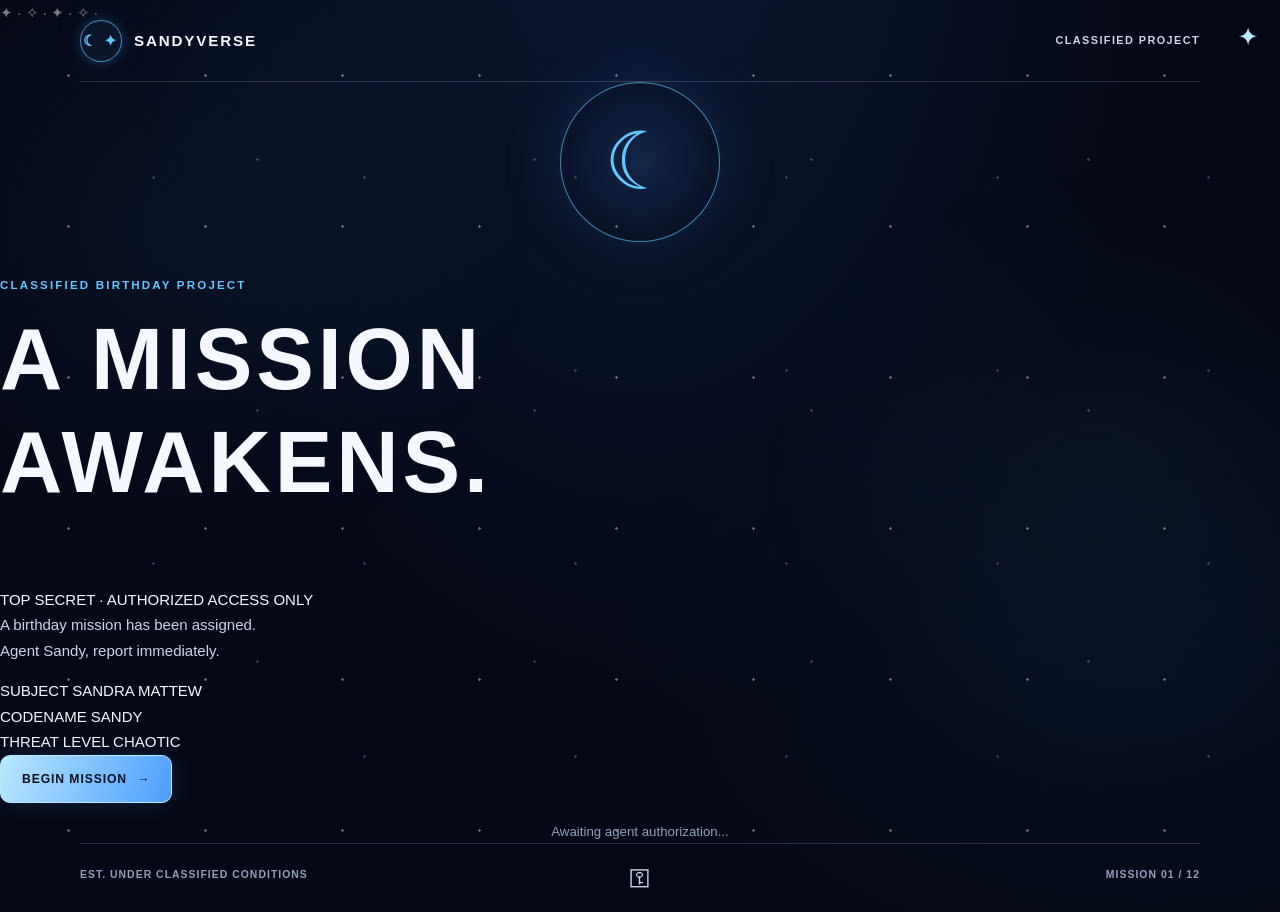
==== index.html @ 7e2da991 "1" ====
<!DOCTYPE html>
<html lang="en">
<head>
  <meta charset="UTF-8">
  <meta name="viewport" content="width=device-width, initial-scale=1.0">

  <meta name="theme-color" content="#080D18">
  <meta name="description" content="A classified birthday mission awaits Agent Sandy.">

  <title>SANDYVERSE | Secret Agency</title>

  <link rel="stylesheet" href="style.css">

  <script src="missions.js" defer></script>
  <script src="script.js" defer></script>
</head>

<body class="agency-page">

  <main class="agency-container">

    <header class="agency-header">
      <a class="agency-brand" href="index.html"
         aria-label="Sandyverse home">
        <span class="agency-symbol" aria-hidden="true">☾ ✦</span>
        <span>SANDYVERSE</span>
      </a>

      <span class="classified-label">
        CLASSIFIED PROJECT
      </span>
    </header>

    <section class="agency-hero" aria-labelledby="main-title">

      <div class="agency-emblem" aria-hidden="true">
        <span class="emblem-moon">☾</span>
        <span class="emblem-star star-one">✦</span>
        <span class="emblem-star star-two">✧</span>
        <span class="emblem-key">⚿</span>
      </div>

      <p class="eyebrow">
        CLASSIFIED BIRTHDAY PROJECT
      </p>

      <h1 id="main-title">
        A MISSION<br>
        <span>AWAKENS.</span>
      </h1>

      <div class="classified-stamp">
        TOP SECRET · AUTHORIZED ACCESS ONLY
      </div>

      <p class="agency-briefing">
        A birthday mission has been assigned.<br>
        Agent Sandy, report immediately.
      </p>

      <div class="agent-details">
        <div>
          <span class="detail-label">SUBJECT</span>
          <span class="detail-value">SANDRA MATTEW</span>
        </div>

        <div>
          <span class="detail-label">CODENAME</span>
          <span class="detail-value">SANDY</span>
        </div>

        <div>
          <span class="detail-label">THREAT LEVEL</span>
          <span class="detail-value electric-text">CHAOTIC</span>
        </div>
      </div>

      <button
        class="primary-button"
        id="begin-mission"
        type="button">
        BEGIN MISSION
        <span aria-hidden="true"> →</span>
      </button>

      <p class="access-note" id="access-message" aria-live="polite">
        Awaiting agent authorization...
      </p>

    </section>

    <footer class="agency-footer">
      <span>EST. UNDER CLASSIFIED CONDITIONS</span>
      <span>MISSION 01 / 12</span>
    </footer>

  </main>

  <div class="star-field" aria-hidden="true">
    <span>✦</span>
    <span>·</span>
    <span>✧</span>
    <span>·</span>
    <span>✦</span>
    <span>·</span>
    <span>✧</span>
    <span>·</span>
  </div>

</body>
</html>
---- style.css ----
/* =========================================================
   SANDYVERSE — GLOBAL DESIGN SYSTEM
   Midnight Blue × Black × Silver × Electric Blue
   Audio-free • Responsive • CSS animations
   ========================================================= */

/* ---------- 1. DESIGN TOKENS ---------- */

:root {
    color-scheme: dark;

    --night: #050816;
    --navy: #080e20;
    --navy-light: #101a32;
    --panel: rgba(12, 21, 42, 0.88);
    --panel-light: rgba(20, 34, 60, 0.78);

    --white: #f5f8ff;
    --silver: #cbd5e8;
    --muted: #91a1bc;

    --blue: #4d9dff;
    --electric: #65c7ff;
    --ice: #b9e8ff;
    --blue-dark: #183e78;

    --red: #ff657d;
    --gold: #e7d5a1;
    --success: #8df5c0;

    --border: rgba(185, 216, 255, 0.2);
    --border-bright: rgba(101, 199, 255, 0.65);

    --glow:
        0 0 12px rgba(77, 157, 255, 0.22),
        0 0 34px rgba(77, 157, 255, 0.1);

    --radius-sm: 10px;
    --radius-md: 18px;
    --radius-lg: 26px;

    --content-width: 1120px;
    --transition: 220ms ease;
}

/* ---------- 2. RESET ---------- */

* {
    box-sizing: border-box;
}

html {
    min-height: 100%;
    scroll-behavior: smooth;
    scroll-padding-top: 24px;
}

body {
    min-height: 100vh;
    margin: 0;
    overflow-x: hidden;

    background:
        radial-gradient(
            ellipse at 50% -15%,
            rgba(32, 80, 151, 0.24),
            transparent 58%
        ),
        radial-gradient(
            ellipse at 90% 75%,
            rgba(32, 92, 156, 0.08),
            transparent 35%
        ),
        var(--night);

    color: var(--white);
    font-family:
        Inter, "Segoe UI", Arial, sans-serif;
    line-height: 1.7;
    position: relative;
}

body,
button,
input {
    font-size: 15px;
}

button,
input {
    font-family: inherit;
}

button,
a {
    -webkit-tap-highlight-color: transparent;
}

button {
    color: inherit;
}

a {
    color: var(--ice);
    text-decoration: none;
}

a:hover {
    color: var(--white);
}

img {
    display: block;
    max-width: 100%;
}

button:focus-visible,
a:focus-visible,
input:focus-visible {
    outline: 3px solid var(--electric);
    outline-offset: 4px;
}

button:disabled {
    opacity: 0.45;
    cursor: not-allowed;
}

[hidden] {
    display: none !important;
}

::selection {
    color: var(--night);
    background: var(--ice);
}

/* ---------- 3. TYPOGRAPHY ---------- */

h1,
h2,
h3,
p {
    margin-top: 0;
}

h1,
h2,
h3 {
    line-height: 1.2;
    overflow-wrap: anywhere;
}

h1 {
    font-size: clamp(2.5rem, 7vw, 5.4rem);
    letter-spacing: 0.045em;
    font-weight: 800;
}

h2 {
    font-size: clamp(1.65rem, 4vw, 2.5rem);
    letter-spacing: 0.015em;
}

h3 {
    font-size: 1.2rem;
}

p {
    color: var(--silver);
}

.accent-text {
    color: var(--electric);
    text-shadow: 0 0 26px rgba(77, 157, 255, 0.35);
}

.eyebrow {
    margin-bottom: 12px;
    color: var(--electric);
    font-size: 0.72rem;
    font-weight: 800;
    letter-spacing: 0.19em;
    text-transform: uppercase;
}

.section-description {
    max-width: 650px;
    margin: 0 auto 28px;
    color: var(--muted);
}

/* ---------- 4. BACKGROUND STARS ---------- */

.star-field {
    position: fixed;
    inset: 0;
    z-index: -1;
    overflow: hidden;
    pointer-events: none;

    background-image:
        radial-gradient(circle, rgba(255,255,255,.85) 1px, transparent 1.5px),
        radial-gradient(circle, rgba(101,199,255,.65) 1px, transparent 1.5px),
        radial-gradient(circle, rgba(203,213,232,.55) 1px, transparent 1.5px);

    background-size:
        137px 151px,
        211px 193px,
        277px 251px;

    background-position:
        0 0,
        48px 81px,
        119px 34px;

    opacity: 0.48;
    animation: star-drift 85s linear infinite;
}

@keyframes star-drift {
    from {
        background-position:
            0 0,
            48px 81px,
            119px 34px;
    }

    to {
        background-position:
            0 600px,
            48px 481px,
            119px 734px;
    }
}

body::before {
    content: "";
    position: fixed;
    inset: 0;
    z-index: -1;
    pointer-events: none;

    background:
        radial-gradient(
            circle at 15% 25%,
            rgba(77,157,255,.07),
            transparent 27%
        ),
        radial-gradient(
            circle at 85% 55%,
            rgba(101,199,255,.05),
            transparent 28%
        );
}

/* ---------- 5. HEADER ---------- */

.agency-header {
    width: min(var(--content-width), calc(100% - 40px));
    min-height: 82px;
    margin: 0 auto;
    display: flex;
    align-items: center;
    justify-content: space-between;
    gap: 20px;
    border-bottom: 1px solid var(--border);
}

.agency-brand {
    display: inline-flex;
    align-items: center;
    gap: 12px;
    color: var(--white);
    font-weight: 900;
    letter-spacing: 0.12em;
    font-size: 0.95rem;
}

.agency-symbol {
    display: grid;
    place-items: center;
    width: 42px;
    height: 42px;
    border: 1px solid var(--border-bright);
    border-radius: 50%;
    color: var(--electric);
    background: rgba(77,157,255,.07);
    box-shadow: var(--glow);
}

.classified-label {
    color: var(--silver);
    font-size: 0.68rem;
    font-weight: 800;
    letter-spacing: 0.13em;
    text-align: right;
}

/* ---------- 6. PAGE LAYOUT ---------- */

.page-container {
    width: min(var(--content-width), calc(100% - 40px));
    margin: 0 auto;
    padding: 36px 0 70px;
}

.hero-section {
    position: relative;
    padding: clamp(48px, 8vw, 100px) 0 60px;
    text-align: center;
}

.hero-section h1 {
    margin-bottom: 22px;
}

.hero-description {
    max-width: 740px;
    margin: 0 auto 24px;
    font-size: clamp(1rem, 2.2vw, 1.18rem);
    line-height: 1.9;
}

.status-strip {
    display: flex;
    justify-content: center;
    align-items: center;
    flex-wrap: wrap;
    gap: 10px;
    margin: 30px auto 0;
}

.status-strip span {
    padding: 8px 12px;
    border: 1px solid var(--border);
    border-radius: 6px;
    color: var(--silver);
    background: rgba(5,8,22,.6);
    font-size: 0.68rem;
    font-weight: 800;
    letter-spacing: 0.09em;
}

/* ---------- 7. PANELS ---------- */

.panel {
    position: relative;
    margin: 28px 0;
    padding: clamp(22px, 4vw, 42px);
    overflow: hidden;

    border: 1px solid var(--border);
    border-radius: var(--radius-lg);

    background:
        linear-gradient(
            145deg,
            rgba(19, 34, 63, 0.92),
            rgba(7, 12, 27, 0.95)
        );

    box-shadow:
        0 18px 55px rgba(0,0,0,.19),
        inset 0 1px 0 rgba(255,255,255,.035);
}

.panel > h2,
.panel > .section-heading {
    text-align: center;
}

.section-heading {
    margin-bottom: 32px;
}

.section-heading p:last-child {
    color: var(--muted);
}

/* ---------- 8. BUTTONS ---------- */

.primary-button,
.secondary-button {
    display: inline-flex;
    justify-content: center;
    align-items: center;
    gap: 10px;

    min-height: 48px;
    padding: 13px 21px;

    border: 1px solid transparent;
    border-radius: var(--radius-sm);

    font-size: 0.76rem;
    font-weight: 900;
    letter-spacing: 0.075em;
    text-align: center;
    text-transform: uppercase;

    cursor: pointer;
    transition:
        transform var(--transition),
        box-shadow var(--transition),
        border-color var(--transition),
        background var(--transition);

    touch-action: manipulation;
}

.primary-button {
    color: #061021;
    border-color: var(--ice);
    background: linear-gradient(110deg, var(--ice), var(--blue));
    box-shadow: 0 0 22px rgba(77,157,255,.18);
}

.secondary-button {
    color: var(--ice);
    border-color: var(--border-bright);
    background: rgba(9,18,37,.8);
}

.primary-button:hover,
.secondary-button:hover {
    transform: translateY(-2px);
    box-shadow: 0 8px 30px rgba(77,157,255,.2);
}

.primary-button:hover {
    background: linear-gradient(110deg, #ffffff, var(--ice));
}

.secondary-button:hover {
    background: rgba(40,75,124,.35);
    border-color: var(--electric);
}

.primary-button:active,
.secondary-button:active {
    transform: translateY(0) scale(.98);
}

.access-note {
    margin: 18px 0 0;
    color: var(--muted);
    font-size: 0.83rem;
    text-align: center;
}

.mission-navigation {
    display: flex;
    align-items: center;
    justify-content: space-between;
    flex-wrap: wrap;
    gap: 16px;
    margin-top: 44px;
}

.mission-navigation > * {
    max-width: 100%;
}

/* ---------- 9. FOOTER ---------- */

.agency-footer {
    width: min(var(--content-width), calc(100% - 40px));
    margin: 0 auto;
    padding: 22px 0 28px;
    display: flex;
    justify-content: space-between;
    flex-wrap: wrap;
    gap: 12px;

    border-top: 1px solid var(--border);
    color: var(--muted);
    font-size: 0.65rem;
    font-weight: 800;
    letter-spacing: 0.1em;
}

/* ---------- 10. INDEX / AGENCY HOME ---------- */

.agency-page .hero-section {
    min-height: 440px;
}

.agency-emblem,
.hero-emblem {
    display: grid;
    place-items: center;
    width: 160px;
    height: 160px;
    margin: 0 auto 34px;
    border: 1px solid var(--border-bright);
    border-radius: 50%;
    color: var(--electric);
    font-size: 3.6rem;
    background: radial-gradient(circle, rgba(77,157,255,.14), transparent 70%);
    box-shadow: 0 0 65px rgba(77,157,255,.13);
    animation: emblem-float 5s ease-in-out infinite;
}

@keyframes emblem-float {
    0%, 100% { transform: translateY(0); }
    50% { transform: translateY(-9px); }
}

.agency-page .hero-section .primary-button,
.welcome-page .hero-section .primary-button {
    margin-top: 18px;
}

/* ---------- 11. WELCOME PAGE ---------- */

.welcome-page .hero-section {
    padding-top: 70px;
}

.welcome-page h1 {
    text-shadow: 0 0 36px rgba(77,157,255,.16);
}

.confidential-stamp,
.roast-stamp {
    display: inline-block;
    padding: 8px 15px;
    border: 2px solid var(--red);
    color: var(--red);
    font-size: 0.75rem;
    font-weight: 900;
    letter-spacing: .16em;
    transform: rotate(-7deg);
}

/* ---------- 12. EPISODE GENERATOR ---------- */

.episodes-page .panel {
    text-align: center;
}

.episode-controls {
    display: flex;
    justify-content: center;
    flex-wrap: wrap;
    gap: 12px;
}

select,
input[type="text"],
input[type="number"] {
    width: 100%;
    min-height: 48px;
    padding: 12px 14px;
    border: 1px solid var(--border-bright);
    border-radius: var(--radius-sm);
    color: var(--white);
    background: #080f20;
}

select {
    max-width: 420px;
}

select option {
    color: var(--white);
    background: var(--navy);
}

.episode-output,
.plot-twist,
.cliffhanger {
    margin: 24px 0;
    padding: 24px;
    border: 1px solid var(--border);
    border-radius: var(--radius-md);
    background: rgba(4,9,22,.55);
    text-align: left;
}

.episode-output h2,
.plot-twist h3,
.cliffhanger h3 {
    color: var(--ice);
}

.plot-twist {
    border-left: 3px solid var(--electric);
}

.cliffhanger {
    border-left: 3px solid var(--red);
}

/* ---------- 13. INVESTIGATION ---------- */

.evidence-grid {
    display: grid;
    grid-template-columns: repeat( auto-fit, minmax(180px, 1fr) );
    gap: 14px;
}

.evidence-card,
.evidence-option {
    min-height: 115px;
    padding: 20px;
    border: 1px solid var(--border);
    border-radius: var(--radius-md);
    background: rgba(6,13,29,.7);
    text-align: left;
    cursor: pointer;
    transition: var(--transition);
}

.evidence-card:hover,
.evidence-option:hover {
    border-color: var(--electric);
    background: rgba(40,85,145,.15);
}

.evidence-card.active,
.evidence-option.active {
    border-color: var(--electric);
    box-shadow: var(--glow);
}

.evidence-card h3 {
    color: var(--ice);
}

.evidence-report,
.final-report {
    margin-top: 24px;
    padding: 24px;
    border: 1px solid var(--border);
    border-radius: var(--radius-md);
    background: rgba(5,10,24,.55);
}

/* ---------- 14. COURTROOM ---------- */

.court-case-list,
.defence-options {
    display: flex;
    justify-content: center;
    flex-wrap: wrap;
    gap: 12px;
    margin: 24px 0;
}

.court-case,
.defence-choice {
    padding: 14px 18px;
    border: 1px solid var(--border);
    border-radius: var(--radius-sm);
    background: rgba(5,10,24,.65);
    color: var(--silver);
    cursor: pointer;
}

.court-case.active,
.defence-choice.active {
    color: var(--ice);
    border-color: var(--electric);
    box-shadow: var(--glow);
}

.court-panel {
    text-align: center;
}

.verdict-panel {
    padding: 30px;
    border: 1px solid var(--border-bright);
    border-radius: var(--radius-md);
    text-align: center;
}

.verdict-title {
    color: var(--electric);
    font-size: clamp(1.7rem, 5vw, 3rem);
    font-weight: 900;
}

.bias-certificate {
    padding: 30px;
    border: 2px solid var(--silver);
    background: linear-gradient(140deg, #101a31, #050816);
    text-align: center;
}

/* ---------- 15. QUIZ ---------- */

.quiz-progress {
    height: 8px;
    margin: 22px 0;
    overflow: hidden;
    border-radius: 99px;
    background: #1b2940;
}

.quiz-progress-fill {
    width: 0;
    height: 100%;
    border-radius: inherit;
    background: linear-gradient(90deg, var(--blue), var(--ice));
    transition: width 350ms ease;
}

.quiz-question,
.question-area {
    text-align: center;
}

.answer-options {
    display: grid;
    grid-template-columns: repeat(2, minmax(0, 1fr));
    gap: 12px;
    margin: 28px 0;
}

.answer-option {
    min-height: 58px;
    padding: 14px;
    border: 1px solid var(--border);
    border-radius: var(--radius-sm);
    background: rgba(5,10,24,.72);
    text-align: left;
    cursor: pointer;
    transition: var(--transition);
}

.answer-option:hover {
    border-color: var(--electric);
}

.answer-option.correct {
    border-color: var(--success);
    background: rgba(41,120,89,.17);
}

.answer-option.incorrect {
    border-color: var(--red);
    background: rgba(150,40,62,.15);
}

.quiz-feedback {
    min-height: 28px;
    color: var(--ice);
}

.quiz-results {
    text-align: center;
}

.final-score {
    color: var(--electric);
    font-size: 3rem;
    font-weight: 900;
}

/* ---------- 16. ARCADE ---------- */

.arcade-grid {
    display: grid;
    grid-template-columns: repeat(2, minmax(0, 1fr));
    gap: 18px;
}

.arcade-card {
    position: relative;
    padding: 26px;
    border: 1px solid var(--border);
    border-radius: var(--radius-md);
    background: rgba(5,10,24,.7);
    transition: transform var(--transition), border-color var(--transition);
}

.arcade-card:hover {
    transform: translateY(-4px);
    border-color: var(--border-bright);
}

.arcade-card h3 {
    color: var(--ice);
}

.arcade-card .primary-button {
    width: 100%;
}

.game-icon {
    font-size: 2.4rem;
    margin-bottom: 14px;
}

.game-best-score {
    color: var(--muted);
    font-size: .8rem;
    font-weight: 800;
}

.game-best-score span {
    color: var(--electric);
}

.arcade-stats {
    display: grid;
    grid-template-columns: repeat(3, minmax(0, 1fr));
    gap: 12px;
    margin: 28px 0;
}

.stat-box {
    padding: 18px 12px;
    border: 1px solid var(--border);
    border-radius: var(--radius-sm);
    background: rgba(5,10,24,.55);
    text-align: center;
}

.stat-label {
    display: block;
    margin-bottom: 6px;
    color: var(--muted);
    font-size: .66rem;
    font-weight: 800;
    letter-spacing: .08em;
}

.stat-box strong {
    color: var(--electric);
    font-size: 1.2rem;
}

.game-board {
    margin: 24px 0;
}

.board-hint,
.game-controls {
    color: var(--muted);
    text-align: center;
}

.game-playfield {
    position: relative;
    min-height: 340px;
    overflow: hidden;
    border: 1px solid var(--border-bright);
    border-radius: var(--radius-md);

    background:
        radial-gradient(circle at 50% 50%, rgba(77,157,255,.11), transparent 60%),
        #050a18;
}

.game-start-overlay {
    position: absolute;
    inset: 0;
    display: grid;
    place-items: center;
    width: 100%;
    height: 100%;
    padding: 24px;
    border: 0;
    background: rgba(5,8,22,.75);
    color: var(--ice);
    font-weight: 900;
    letter-spacing: .1em;
    cursor: pointer;
}

.touch-controls {
    display: flex;
    justify-content: center;
    gap: 20px;
    margin-top: 16px;
}

.touch-controls button {
    width: 76px;
    height: 48px;
    border: 1px solid var(--border-bright);
    border-radius: var(--radius-sm);
    color: var(--ice);
    background: var(--navy);
    cursor: pointer;
    touch-action: manipulation;
}

.drama-question-card {
    padding: 22px;
    border: 1px solid var(--border);
    border-radius: var(--radius-md);
    background: rgba(5,10,24,.65);
}

.drama-options {
    display: grid;
    gap: 10px;
    margin: 20px 0;
}

.drama-options button {
    padding: 12px;
    border: 1px solid var(--border);
    border-radius: var(--radius-sm);
    color: var(--silver);
    background: var(--navy);
    cursor: pointer;
}

.drama-options button:hover {
    border-color: var(--electric);
}

.arcade-actions {
    display: flex;
    flex-wrap: wrap;
    gap: 12px;
    margin-top: 24px;
}

.achievement-list {
    display: grid;
    gap: 12px;
}

.achievement-item {
    display: flex;
    align-items: center;
    gap: 14px;
    padding: 16px;
    border: 1px solid var(--border);
    border-radius: var(--radius-sm);
}

.achievement-item > span:first-child {
    font-size: 1.7rem;
}

.achievement-item h3,
.achievement-item p {
    margin-bottom: 3px;
}

.achievement-item > div {
    flex: 1;
}

.achievement-status {
    color: var(--muted);
    font-size: .66rem;
    font-weight: 900;
}

.achievement-status.unlocked {
    color: var(--success);
}

/* ---------- 17. GIFT REVEAL ---------- */

.gift-package-section,
.keepsake-section,
.certificate-section,
.gift-message-section {
    text-align: center;
}

.gift-stage {
    position: relative;
    display: grid;
    place-items: center;
    min-height: 300px;
    margin: 24px 0;
    overflow: hidden;
}

.gift-glow,
.envelope-glow,
.final-letter-glow {
    position: absolute;
    width: 240px;
    height: 240px;
    border-radius: 50%;
    background: rgba(77,157,255,.13);
    filter: blur(42px);
    animation: glow-pulse 3s ease-in-out infinite;
}

@keyframes glow-pulse {
    0%, 100% { opacity: .45; transform: scale(.9); }
    50% { opacity: 1; transform: scale(1.1); }
}

.gift-box {
    position: relative;
    z-index: 1;
    width: 170px;
    height: 155px;
    margin-top: 25px;
    filter: drop-shadow(0 15px 25px rgba(0,0,0,.3));
    transition: transform 600ms ease;
}

.gift-box-body {
    position: absolute;
    bottom: 0;
    width: 170px;
    height: 115px;
    border: 1px solid var(--ice);
    background: linear-gradient(135deg, #315d9b, #0b1c3b);
}

.gift-box-lid {
    position: absolute;
    z-index: 2;
    top: 24px;
    left: -9px;
    width: 188px;
    height: 32px;
    border: 1px solid var(--ice);
    background: linear-gradient(90deg, #d7e7f9, #6ca9ee);
    transform-origin: 0 100%;
    transition: transform 650ms ease;
}

.gift-ribbon {
    position: absolute;
    z-index: 3;
    background: var(--ice);
}

.gift-ribbon-vertical {
    top: 39px;
    bottom: 0;
    left: 69px;
    width: 32px;
}

.gift-ribbon-horizontal {
    top: 75px;
    width: 100%;
    height: 22px;
}

.gift-bow {
    position: absolute;
    z-index: 4;
    top: 0;
    left: 56px;
    width: 58px;
    height: 35px;
    border: 8px solid var(--ice);
    border-radius: 50%;
}

.gift-stage.opened .gift-box-lid {
    transform: translate(-35px, -45px) rotate(-25deg);
}

.gift-stage.opened .gift-box {
    animation: gift-open-pop 700ms ease;
}

@keyframes gift-open-pop {
    0% { transform: scale(1); }
    45% { transform: scale(1.08); }
    100% { transform: scale(1); }
}

.gift-seal {
    position: absolute;
    bottom: 0;
    color: var(--muted);
    font-size: .65rem;
    font-weight: 900;
    letter-spacing: .14em;
}

.gift-open-button {
    margin-top: 12px;
}

/* Collectible card */

.collectible-card {
    position: relative;
    width: min(100%, 460px);
    margin: 30px auto;
    padding: 25px;
    overflow: hidden;

    border: 1px solid var(--ice);
    border-radius: 22px;

    background:
        radial-gradient(circle at 50% 35%, rgba(101,199,255,.18), transparent 45%),
        linear-gradient(145deg, #101d36, #050816);

    box-shadow: var(--glow);
    text-align: center;
}

.collectible-card::before {
    content: "";
    position: absolute;
    inset: 9px;
    border: 1px solid rgba(203,213,232,.22);
    border-radius: 15px;
    pointer-events: none;
}

.collectible-card-top,
.collectible-stats,
.certificate-bottom {
    display: flex;
    justify-content: space-between;
    gap: 12px;
}

.collectible-card-top {
    color: var(--silver);
    font-size: .63rem;
    font-weight: 900;
    letter-spacing: .09em;
}

.collectible-emblem {
    position: relative;
    display: grid;
    place-items: center;
    min-height: 170px;
    color: var(--electric);
}

.collectible-moon {
    font-size: 6rem;
    text-shadow: 0 0 35px rgba(77,157,255,.35);
}

.collectible-star {
    position: absolute;
    top: 22px;
    right: 22%;
    font-size: 2rem;
}

.collectible-diamond {
    position: absolute;
    bottom: 12px;
    left: 24%;
    font-size: 2rem;
}

.collectible-card h3 {
    letter-spacing: .13em;
}

.collectible-codename {
    color: var(--electric);
    font-size: .78rem;
    font-weight: 800;
    letter-spacing: .1em;
}

.collectible-divider,
.certificate-divider {
    height: 1px;
    margin: 22px 0;
    background: linear-gradient(90deg, transparent, var(--ice), transparent);
}

.collectible-stats > div {
    display: grid;
    gap: 4px;
    flex: 1;
}

.collectible-stats span,
.certificate-bottom span {
    color: var(--muted);
    font-size: .6rem;
    font-weight: 800;
}

.collectible-stats strong {
    color: var(--ice);
    font-size: .65rem;
}

.collectible-footer {
    margin: 25px 0 0;
    font-size: .6rem;
    font-weight: 800;
    letter-spacing: .08em;
}

/* Certificate */

.agent-certificate {
    max-width: 760px;
    margin: 30px auto;
    padding: 8px;
    background: linear-gradient(135deg, #e3eaf5, #6484b5, #dceaff);
    color: #0a1325;
}

.certificate-border {
    position: relative;
    padding: clamp(20px, 5vw, 42px);
    border: 1px solid rgba(8,14,32,.6);
    background:
        radial-gradient(circle at 50% 0%, rgba(77,157,255,.12), transparent 50%),
        #f0f4fb;
}

.certificate-header {
    display: grid;
    justify-items: center;
    gap: 8px;
}

.certificate-header p,
.certificate-eyebrow,
.certificate-codename,
.certificate-message,
.certificate-bottom strong {
    color: #172945;
}

.certificate-header p {
    margin: 0;
    font-weight: 900;
    letter-spacing: .1em;
}

.certificate-moon {
    font-size: 2.5rem;
}

.certificate-classification {
    font-size: .62rem;
    font-weight: 900;
    letter-spacing: .1em;
}

.certificate-eyebrow {
    font-size: .7rem;
    font-weight: 900;
    letter-spacing: .12em;
}

.agent-certificate h3 {
    color: #0a1a37;
    font-size: clamp(1.5rem, 5vw, 2.7rem);
    letter-spacing: .12em;
}

.certificate-message {
    max-width: 550px;
    margin: 20px auto;
}

.certificate-award {
    display: flex;
    justify-content: center;
    align-items: center;
    gap: 14px;
    margin: 28px 0;
    color: #1c4e91;
}

.certificate-award > span {
    font-size: 2rem;
}

.certificate-award p {
    margin: 4px 0;
    color: #172945;
    font-size: .7rem;
}

.certificate-bottom > div {
    display: grid;
    text-align: left;
}

.certificate-stamp {
    display: inline-block;
    margin-top: 28px;
    padding: 8px 14px;
    border: 2px solid #245e9d;
    color: #245e9d;
    font-weight: 900;
    letter-spacing: .1em;
    transform: rotate(-6deg);
}

.gift-message-section {
    line-height: 1.9;
}

/* ---------- 18. VIP PASS ---------- */

.vip-details-form {
    display: grid;
    gap: 12px;
    max-width: 540px;
    margin: 25px auto 0;
}

.vip-details-form label {
    color: var(--silver);
    font-size: .8rem;
    font-weight: 800;
}

.vip-details-form .primary-button {
    margin-top: 10px;
}

.vip-pass {
    position: relative;
    max-width: 780px;
    margin: 32px auto;
    padding: clamp(20px, 4vw, 36px);
    overflow: hidden;

    border: 1px solid var(--ice);
    border-radius: 20px;

    background:
        radial-gradient(circle at 100% 0%, rgba(77,157,255,.17), transparent 40%),
        linear-gradient(135deg, #101a31, #050816 75%);

    box-shadow: 0 0 45px rgba(77,157,255,.1);
}

.vip-pass-top,
.vip-pass-brand,
.vip-pass-content,
.vip-pass-bottom,
.vip-pass-actions {
    display: flex;
    justify-content: space-between;
    align-items: center;
    gap: 16px;
}

.vip-pass-brand {
    justify-content: flex-start;
}

.vip-pass-logo {
    display: grid;
    place-items: center;
    width: 48px;
    height: 48px;
    border: 1px solid var(--border-bright);
    border-radius: 50%;
    color: var(--electric);
    font-size: 1.5rem;
}

.vip-pass-brand strong,
.vip-pass-brand span {
    display: block;
}

.vip-pass-brand strong {
    letter-spacing: .1em;
}

.vip-pass-brand div > span {
    color: var(--muted);
    font-size: .65rem;
    letter-spacing: .1em;
}

.vip-pass-type {
    padding: 8px 13px;
    border: 1px solid var(--ice);
    color: var(--ice);
    font-size: .8rem;
    font-weight: 900;
}

.vip-pass-divider {
    height: 1px;
    margin: 25px 0;
    background: linear-gradient(90deg, var(--ice), transparent);
}

.vip-pass-content {
    justify-content: flex-start;
    align-items: flex-start;
}

.vip-pass-emblem {
    position: relative;
    display: grid;
    place-items: center;
    flex: 0 0 150px;
    height: 180px;
    border: 1px solid var(--border);
    border-radius: var(--radius-md);
    background: rgba(77,157,255,.05);
}

.emblem-moon {
    color: var(--electric);
    font-size: 5rem;
}

.emblem-star {
    position: absolute;
    top: 17px;
    right: 22px;
    color: var(--ice);
    font-size: 1.5rem;
}

.emblem-key {
    position: absolute;
    bottom: 14px;
    color: var(--silver);
    font-size: 1.4rem;
}

.vip-pass-identity {
    flex: 1;
    min-width: 0;
}

.vip-pass-label {
    margin: 0;
    color: var(--muted);
    font-size: .65rem;
    font-weight: 900;
    letter-spacing: .13em;
}

.vip-pass-identity h3 {
    margin: 5px 0 16px;
    font-size: clamp(1.3rem, 4vw, 2rem);
    letter-spacing: .06em;
}

.vip-pass-codename {
    color: var(--ice);
    font-weight: 900;
    letter-spacing: .13em;
}

.vip-pass-clearance {
    display: grid;
    gap: 2px;
    margin-top: 20px;
}

.vip-pass-clearance span {
    color: var(--muted);
    font-size: .65rem;
    font-weight: 800;
    letter-spacing: .08em;
}

.vip-pass-clearance strong {
    color: var(--electric);
    font-size: 2.6rem;
    line-height: 1.1;
}

.vip-pass-redactions {
    display: flex;
    flex-wrap: wrap;
    gap: 8px;
    margin: 28px 0 18px;
}

.redacted-bar {
    display: inline-block;
    width: 130px;
    height: 9px;
    border-radius: 2px;
    background: #050609;
}

.redacted-bar.short {
    width: 62px;
}

.redacted-bar.medium {
    width: 90px;
}

.vip-pass-bottom {
    justify-content: space-between;
    flex-wrap: wrap;
    color: var(--silver);
    font-size: .62rem;
    font-weight: 800;
    letter-spacing: .07em;
}

.vip-pass-stamp {
    position: absolute;
    right: 25px;
    bottom: 80px;
    padding: 7px 11px;
    border: 2px solid var(--red);
    color: var(--red);
    font-size: .65rem;
    font-weight: 900;
    letter-spacing: .1em;
    transform: rotate(-8deg);
}

.vip-pass-actions {
    justify-content: center;
    flex-wrap: wrap;
}

.screenshot-instructions {
    margin-top: 25px;
    padding: 22px;
    border: 1px solid var(--border);
    border-radius: var(--radius-md);
}

.vip-clearance-panel {
    text-align: center;
}

.vip-clearance-symbol {
    color: var(--electric);
    font-size: 3rem;
}

.vip-clearance-quote {
    color: var(--ice);
    font-size: 1.1rem;
    font-style: italic;
}

.vip-approval-stamp {
    display: inline-block;
    padding: 9px 14px;
    border: 1px solid var(--success);
    color: var(--success);
    font-size: .75rem;
    font-weight: 900;
    letter-spacing: .13em;
}

/* ---------- 19. ROAST FILES ---------- */

.roast-warning {
    display: flex;
    align-items: flex-start;
    gap: 18px;
    border-color: rgba(255,101,125,.35);
}

.warning-symbol {
    color: var(--red);
    font-size: 2rem;
}

.roast-warning h2 {
    font-size: 1.35rem;
}

.roast-category-list,
.roast-actions {
    display: flex;
    justify-content: center;
    flex-wrap: wrap;
    gap: 10px;
}

.roast-category.active {
    color: var(--night);
    background: var(--ice);
    border-color: var(--ice);
}

.roast-dossier-section {
    border-color: rgba(185,216,255,.28);
    background:
        linear-gradient(135deg, rgba(13,24,47,.96), rgba(4,8,19,.98));
}

.dossier-topline,
.roast-file-footer,
.evidence-label {
    display: flex;
    justify-content: space-between;
    flex-wrap: wrap;
    gap: 10px;
    color: var(--muted);
    font-size: .67rem;
    font-weight: 900;
    letter-spacing: .1em;
}

.dossier-confidential {
    color: var(--red);
}

.redacted-divider {
    display: flex;
    gap: 7px;
    margin: 20px 0;
}

.redacted-divider span {
    height: 6px;
    flex: 1;
    background: #02040a;
}

.roast-file-content {
    position: relative;
    min-height: 270px;
    padding: clamp(22px, 5vw, 40px);
    border: 1px solid var(--border);
    border-radius: var(--radius-md);
    background: rgba(2,6,17,.7);
}

.roast-file-number {
    color: var(--muted);
    font-size: .7rem;
    font-weight: 900;
    letter-spacing: .1em;
}

.roast-file-content h2 {
    max-width: 650px;
    margin-top: 25px;
    color: var(--ice);
    font-size: clamp(1.4rem, 4vw, 2.3rem);
}

.roast-text {
    max-width: 750px;
    color: var(--white);
    font-size: clamp(1.1rem, 3vw, 1.45rem);
    line-height: 1.9;
}

.roast-stamp {
    position: absolute;
    top: 24px;
    right: 24px;
    opacity: .75;
    font-size: .58rem;
}

.evidence-label {
    display: inline;
}

.roast-evidence {
    display: flex;
    flex-wrap: wrap;
    gap: 10px;
    color: var(--red);
    font-size: .7rem;
    font-weight: 900;
}

.roast-file-footer {
    margin-top: 20px;
}

.roast-reaction-panel {
    margin-top: 28px;
    padding: 22px;
    border-left: 3px solid var(--electric);
    background: rgba(77,157,255,.06);
}

.roast-counter {
    display: flex;
    align-items: center;
    justify-content: center;
    gap: 14px;
    margin-top: 28px;
    color: var(--muted);
    font-size: .7rem;
    font-weight: 900;
    letter-spacing: .1em;
}

.roast-counter strong {
    color: var(--electric);
    font-size: 1.7rem;
}

.roast-charge-list {
    display: grid;
    gap: 0;
    padding: 0;
    list-style: none;
}

.roast-charge-list li {
    display: grid;
    grid-template-columns: 40px 1fr auto;
    align-items: center;
    gap: 12px;
    padding: 17px 0;
    border-bottom: 1px solid var(--border);
}

.charge-number {
    color: var(--electric);
    font-weight: 900;
}

.charge-status {
    color: var(--muted);
    font-size: .62rem;
    font-weight: 900;
}

/* ---------- 20. SECRET ROOM ---------- */

.secret-page {
    background:
        radial-gradient(ellipse at 50% 25%, rgba(32,80,151,.18), transparent 60%),
        #050816;
}

.observatory-constellations {
    position: fixed;
    inset: 0;
    overflow: hidden;
    pointer-events: none;
    z-index: -1;
}

.constellation {
    position: absolute;
    color: var(--ice);
    opacity: .38;
    font-size: 1.5rem;
    text-shadow: 0 0 16px var(--electric);
    animation: constellation-glow 4s ease-in-out infinite alternate;
}

.constellation-one {
    top: 18%;
    left: 7%;
}

.constellation-two {
    top: 45%;
    right: 8%;
    animation-delay: 1s;
}

.constellation-three {
    bottom: 13%;
    left: 20%;
    animation-delay: 2s;
}

@keyframes constellation-glow {
    from { opacity: .2; }
    to { opacity: .65; }
}

.secret-clock-section,
.secret-code-section {
    text-align: center;
}

.clock-orbit {
    position: relative;
    display: grid;
    place-items: center;
    width: min(300px, 75vw);
    aspect-ratio: 1;
    margin: 20px auto 35px;
}

.clock-ring {
    position: absolute;
    inset: 0;
    border: 1px solid rgba(101,199,255,.4);
    border-radius: 50%;
    box-shadow: 0 0 25px rgba(77,157,255,.1);
}

.clock-ring-outer {
    animation: orbit-spin 30s linear infinite;
}

.clock-ring-inner {
    inset: 18px;
    border-style: dashed;
    opacity: .6;
    animation: orbit-spin 40s linear infinite reverse;
}

@keyframes orbit-spin {
    to { transform: rotate(360deg); }
}

.clock-stars span {
    position: absolute;
    color: var(--ice);
    text-shadow: 0 0 15px var(--electric);
}

.clock-stars span:nth-child(1) { top: 5%; left: 48%; }
.clock-stars span:nth-child(2) { right: 5%; top: 48%; }
.clock-stars span:nth-child(3) { bottom: 6%; left: 48%; }
.clock-stars span:nth-child(4) { left: 5%; top: 48%; }

.clock-face {
    display: grid;
    gap: 4px;
    text-align: center;
}

.clock-time {
    color: var(--white);
    font-size: clamp(3rem, 12vw, 4.6rem);
    font-weight: 300;
    letter-spacing: .09em;
    text-shadow:
        0 0 12px rgba(101,199,255,.8),
        0 0 35px rgba(77,157,255,.35);
    animation: clock-pulse 3s ease-in-out infinite;
}

@keyframes clock-pulse {
    0%, 100% { opacity: .85; }
    50% { opacity: 1; }
}

.clock-caption {
    color: var(--muted);
    font-size: .6rem;
    font-weight: 900;
    letter-spacing: .15em;
}

.secret-clue {
    display: flex;
    gap: 18px;
    max-width: 600px;
    margin: 25px auto;
    padding: 20px;
    border: 1px solid var(--border);
    border-radius: var(--radius-md);
    text-align: left;
    background: rgba(5,10,24,.5);
}

.clue-symbol {
    color: var(--electric);
    font-size: 2rem;
}

.secret-code-form {
    display: grid;
    gap: 14px;
    max-width: 390px;
    margin: 30px auto 0;
}

.secret-code-form label {
    color: var(--silver);
    font-size: .7rem;
    font-weight: 900;
    letter-spacing: .1em;
}

.secret-code-form input {
    text-align: center;
    font-size: 1.6rem;
    letter-spacing: .55em;
}

.envelope-stage,
.final-letter-stage {
    position: relative;
    display: grid;
    place-items: center;
    min-height: 260px;
    margin: 20px 0;
    overflow: hidden;
}

.secret-envelope,
.final-letter-envelope {
    position: relative;
    display: block;
    width: min(320px, 82vw);
    height: 190px;
    padding: 0;
    border: 1px solid var(--ice);
    border-radius: 5px;
    background: #10213e;
    box-shadow: 0 12px 45px rgba(0,0,0,.3), var(--glow);
    cursor: pointer;
    perspective: 800px;
    isolation: isolate;
}

.envelope-back,
.final-letter-back {
    position: absolute;
    inset: 0;
    background: linear-gradient(145deg, #1a3155, #081328);
}

.envelope-letter,
.final-letter-paper {
    position: absolute;
    z-index: 1;
    left: 9%;
    right: 9%;
    bottom: 12px;
    height: 145px;
    display: grid;
    align-content: center;
    gap: 10px;
    padding: 20px;
    color: var(--ice);
    background: #e7eef8;
    transition: transform 800ms ease;
}

.letter-star,
.final-letter-paper-symbol {
    color: #234e85;
    font-size: 2rem;
}

.letter-preview,
.final-letter-paper-title {
    color: #142847;
    font-size: .7rem;
    font-weight: 900;
    letter-spacing: .15em;
}

.envelope-pocket,
.final-letter-pocket {
    position: absolute;
    z-index: 2;
    inset: 0;
    background: linear-gradient(145deg, #213d65, #10213e);
    clip-path: polygon(0 0, 50% 58%, 100% 0, 100% 100%, 0 100%);
}

.envelope-flap,
.final-letter-flap {
    position: absolute;
    z-index: 3;
    inset: 0;
    background: linear-gradient(145deg, #385985, #142847);
    clip-path: polygon(0 0, 100% 0, 50% 60%);
    transform-origin: top center;
    transition: transform 700ms ease;
}

.envelope-seal {
    position: absolute;
    z-index: 4;
    left: 50%;
    top: 51%;
    display: grid;
    place-items: center;
    width: 38px;
    height: 38px;
    border: 1px solid var(--ice);
    border-radius: 50%;
    color: var(--ice);
    background: #0a1730;
    transform: translate(-50%, -50%);
}

.secret-envelope.opened .envelope-flap,
.final-letter-envelope.opened .final-letter-flap {
    transform: rotateX(180deg);
}

.secret-envelope.opened .envelope-letter,
.final-letter-envelope.opened .final-letter-paper {
    transform: translateY(-85px);
}

.envelope-hint,
.final-letter-hint {
    color: var(--muted);
    text-align: center;
}

.secret-message-section {
    text-align: center;
}

.message-moon {
    color: var(--electric);
    font-size: 2.2rem;
    margin: 18px 0;
}

.secret-letter-content {
    max-width: 740px;
    margin: 0 auto;
    text-align: left;
}

.secret-letter-paragraph {
    line-height: 2;
}

.secret-letter-signoff {
    margin-top: 28px;
    text-align: center;
    font-style: italic;
}

.secret-letter-signature {
    color: var(--ice);
    font-size: .8rem;
    font-weight: 900;
    letter-spacing: .13em;
    text-align: center;
}

.birthday-reveal {
    display: flex;
    justify-content: center;
    align-items: center;
    flex-wrap: wrap;
    gap: 15px;
    margin: 42px 0 10px;
}

.birthday-reveal h2 {
    margin: 0;
    color: var(--ice);
    text-shadow: 0 0 22px rgba(101,199,255,.45);
}

.birthday-sparkle {
    color: var(--white);
    font-size: 2rem;
    animation: sparkle-pulse 1.8s ease-in-out infinite alternate;
}

@keyframes sparkle-pulse {
    from { opacity: .35; transform: scale(.8); }
    to { opacity: 1; transform: scale(1.2); }
}

.secret-sparkle-burst,
.finale-sparkle-field {
    position: absolute;
    inset: 0;
    pointer-events: none;
    overflow: hidden;
}

.secret-sparkle-burst.active::before,
.finale-sparkle-field.active::before {
    content: "✦  ✧  ✦  ˚  ✧  ✦  ˚  ✦  ✧";
    position: absolute;
    inset: 15% 0;
    color: var(--ice);
    font-size: 2rem;
    letter-spacing: .4em;
    text-align: center;
    text-shadow: 0 0 18px var(--electric);
    animation: sparkle-burst 1.6s ease-out both;
}

@keyframes sparkle-burst {
    0% { opacity: 0; transform: scale(.4); }
    35% { opacity: 1; transform: scale(1.2); }
    100% { opacity: 0; transform: scale(1.8); }
}

.final-door-stage {
    position: relative;
    display: grid;
    place-items: center;
    min-height: 300px;
}

.final-door-glow {
    position: absolute;
    width: 230px;
    height: 270px;
    background: rgba(77,157,255,.15);
    filter: blur(45px);
}

.final-door-frame {
    position: relative;
    z-index: 1;
    padding: 10px;
    border: 2px solid var(--ice);
    box-shadow: 0 0 25px rgba(77,157,255,.15);
}

.final-door-panel {
    position: relative;
    display: grid;
    place-items: center;
    gap: 16px;
    width: 150px;
    height: 240px;
    border: 1px solid var(--border);
    background: linear-gradient(145deg, #18355c, #060b19);
}

.final-door-symbol {
    color: var(--ice);
    font-size: 2.5rem;
}

.final-door-label {
    color: var(--silver);
    font-size: .58rem;
    font-weight: 900;
    letter-spacing: .12em;
}

.final-door-handle {
    position: absolute;
    right: 12px;
    top: 55%;
    width: 7px;
    height: 7px;
    border-radius: 50%;
    background: var(--ice);
    box-shadow: 0 0 10px var(--electric);
}

/* ---------- 21. FINALE ---------- */

.finale-page {
    background:
        radial-gradient(ellipse at 50% 45%, rgba(24,62,120,.23), transparent 60%),
        #040713;
}

.finale-blackout {
    position: fixed;
    inset: 0;
    z-index: 20;
    pointer-events: none;
    background: #000;
    opacity: 0;
    transition: opacity 1.5s ease;
}

.finale-blackout.active {
    opacity: 1;
}

.finale-galaxy {
    position: fixed;
    inset: 0;
    overflow: hidden;
    pointer-events: none;
    z-index: -1;
}

.galaxy-star {
    position: absolute;
    color: var(--ice);
    text-shadow: 0 0 15px var(--electric);
    animation: galaxy-twinkle 3s ease-in-out infinite alternate;
}

.galaxy-star-one { top: 16%; left: 12%; font-size: 1.7rem; }
.galaxy-star-two { top: 31%; right: 15%; font-size: 1.3rem; }
.galaxy-star-three { top: 70%; left: 18%; font-size: 2rem; }
.galaxy-star-four { top: 83%; right: 20%; font-size: 2.4rem; }
.galaxy-star-five { top: 53%; right: 7%; font-size: 1.5rem; }
.galaxy-star-six { top: 10%; right: 32%; font-size: 1rem; }

@keyframes galaxy-twinkle {
    from { opacity: .25; transform: scale(.8); }
    to { opacity: 1; transform: scale(1.15); }
}

.finale-intro {
    min-height: 70vh;
    display: flex;
    flex-direction: column;
    justify-content: center;
    align-items: center;
    text-align: center;
    padding: 60px 0;
}

.finale-emblem {
    position: relative;
    display: grid;
    place-items: center;
    width: 170px;
    height: 170px;
    margin: 20px auto 35px;
    border: 1px solid var(--border-bright);
    border-radius: 50%;
    box-shadow: 0 0 50px rgba(77,157,255,.14);
}

.finale-moon {
    color: var(--ice);
    font-size: 5rem;
}

.finale-emblem-star {
    position: absolute;
    top: 20px;
    right: 25px;
    color: var(--electric);
    font-size: 2rem;
}

.finale-emblem-orbit {
    position: absolute;
    inset: 13px;
    border: 1px dashed rgba(101,199,255,.35);
    border-radius: 50%;
    animation: orbit-spin 35s linear infinite;
}

.finale-intro-note {
    margin: 18px 0;
    color: var(--ice);
    font-style: italic;
}

.final-letter-stage {
    min-height: 310px;
}

.final-letter-envelope {
    width: min(390px, 85vw);
    height: 225px;
}

.final-letter-paper {
    height: 175px;
}

.final-letter-content {
    max-width: 820px;
    margin: 32px auto 0;
}

.final-letter-paragraphs {
    text-align: left;
}

.final-letter-paragraph {
    margin: 0 0 24px;
    color: var(--silver);
    font-size: clamp(1rem, 2.3vw, 1.1rem);
    line-height: 2;
    animation: paragraph-arrive 600ms ease both;
}

@keyframes paragraph-arrive {
    from { opacity: 0; transform: translateY(12px); }
    to { opacity: 1; transform: translateY(0); }
}

.final-letter-controls {
    display: flex;
    justify-content: center;
    margin: 30px 0;
}

.final-signoff {
    position: relative;
    overflow: hidden;
    margin-top: 40px;
    padding: 36px 0;
    text-align: center;
}

.final-signoff-emblem {
    color: var(--electric);
    font-size: 2.5rem;
}

.final-signature {
    margin-top: 26px;
    color: var(--ice);
    line-height: 2;
}

.final-signature strong {
    font-size: .8rem;
    letter-spacing: .13em;
}

.mission-complete-section {
    padding: clamp(28px, 6vw, 60px);
    text-align: center;
    border-color: var(--border-bright);
    box-shadow: 0 0 55px rgba(77,157,255,.1);
}

.complete-emblem {
    display: flex;
    justify-content: center;
    align-items: center;
    gap: 14px;
    margin-bottom: 28px;
    color: var(--electric);
    font-size: 2rem;
}

.complete-emblem span:nth-child(2) {
    font-size: 3rem;
    text-shadow: 0 0 22px var(--electric);
}

.mission-complete-section h1 {
    margin-bottom: 8px;
    font-size: clamp(2.3rem, 7vw, 4.7rem);
}

.mission-complete-section h2 {
    color: var(--ice);
    letter-spacing: .13em;
}

.mission-complete-message {
    max-width: 650px;
    margin: 24px auto;
    line-height: 1.9;
}

.complete-status-grid {
    display: grid;
    grid-template-columns: repeat(3, minmax(0, 1fr));
    gap: 12px;
    margin: 30px 0;
}

.complete-status-grid > div {
    padding: 18px 10px;
    border: 1px solid var(--border);
    border-radius: var(--radius-sm);
    background: rgba(5,10,24,.6);
}

.complete-status-grid span,
.complete-status-grid strong {
    display: block;
}

.complete-status-grid span {
    color: var(--muted);
    font-size: .63rem;
    font-weight: 900;
    letter-spacing: .08em;
}

.complete-status-grid strong {
    margin-top: 8px;
    color: var(--ice);
}

.finale-last-line {
    color: var(--ice);
    font-size: 1.05rem;
}

.mission-complete-actions {
    display: flex;
    justify-content: center;
    flex-wrap: wrap;
    gap: 12px;
    margin-top: 30px;
}

/* ---------- 22. ANIMATION UTILITIES ---------- */

.fade-in {
    animation: fade-in 700ms ease both;
}

@keyframes fade-in {
    from { opacity: 0; transform: translateY(12px); }
    to { opacity: 1; transform: translateY(0); }
}

.reveal-in {
    animation: reveal-in 800ms cubic-bezier(.2,.8,.2,1) both;
}

@keyframes reveal-in {
    from {
        opacity: 0;
        transform: translateY(24px) scale(.98);
        filter: blur(4px);
    }
    to {
        opacity: 1;
        transform: translateY(0) scale(1);
        filter: blur(0);
    }
}

.glow-pulse {
    animation: glow-pulse 3s ease-in-out infinite;
}

.shake {
    animation: gentle-shake 350ms ease;
}

@keyframes gentle-shake {
    0%, 100% { transform: translateX(0); }
    25% { transform: translateX(-4px); }
    75% { transform: translateX(4px); }
}

/* ---------- 23. RESPONSIVE DESIGN ---------- */

@media (max-width: 760px) {
    .agency-header {
        min-height: 72px;
        width: calc(100% - 28px);
    }

    .agency-brand {
        gap: 8px;
        font-size: .78rem;
        letter-spacing: .07em;
    }

    .agency-symbol {
        width: 36px;
        height: 36px;
    }

    .classified-label {
        max-width: 130px;
        font-size: .58rem;
    }

    .page-container {
        width: calc(100% - 28px);
        padding-top: 20px;
    }

    .hero-section {
        padding: 50px 0 36px;
    }

    .panel {
        margin: 18px 0;
        padding: 23px 18px;
        border-radius: 18px;
    }

    .arcade-grid {
        grid-template-columns: 1fr;
    }

    .arcade-stats {
        gap: 7px;
    }

    .stat-box {
        padding: 13px 6px;
    }

    .stat-label {
        font-size: .57rem;
    }

    .stat-box strong {
        font-size: 1rem;
    }

    .answer-options {
        grid-template-columns: 1fr;
    }

    .vip-pass-content {
        flex-direction: column;
    }

    .vip-pass-emblem {
        width: 100%;
        height: 115px;
        flex-basis: auto;
    }

    .vip-pass-identity {
        width: 100%;
    }

    .vip-pass-stamp {
        right: 15px;
        bottom: 70px;
        font-size: .52rem;
    }

    .roast-charge-list li {
        grid-template-columns: 28px 1fr;
    }

    .charge-status {
        grid-column: 2;
    }

    .mission-navigation {
        flex-direction: column;
        align-items: stretch;
    }

    .mission-navigation > * {
        width: 100%;
    }

    .agency-footer {
        width: calc(100% - 28px);
        justify-content: center;
        text-align: center;
        font-size: .58rem;
    }

    .complete-status-grid {
        gap: 7px;
    }

    .complete-status-grid > div {
        padding: 14px 5px;
    }

    .complete-status-grid span {
        font-size: .53rem;
    }

    .complete-status-grid strong {
        font-size: .8rem;
    }

    .gift-stage {
        min-height: 280px;
    }

    .game-playfield {
        min-height: 290px;
    }
}

@media (max-width: 420px) {
    body,
    button,
    input {
        font-size: 14px;
    }

    .agency-brand {
        font-size: .7rem;
    }

    .classified-label {
        max-width: 105px;
        letter-spacing: .06em;
    }

    .status-strip span {
        font-size: .58rem;
    }

    .primary-button,
    .secondary-button {
        width: 100%;
        padding: 13px 14px;
        font-size: .7rem;
    }

    .roast-actions .primary-button,
    .roast-actions .secondary-button,
    .roast-category-list .secondary-button {
        width: 100%;
    }

    .collectible-stats {
        gap: 6px;
    }

    .collectible-stats span,
    .collectible-stats strong {
        font-size: .55rem;
    }

    .certificate-bottom {
        flex-direction: column;
    }

    .certificate-bottom > div {
        text-align: center;
    }

    .arcade-actions {
        flex-direction: column;
    }

    .final-letter-envelope {
        height: 190px;
    }
}

/* ---------- 24. REDUCED MOTION ACCESSIBILITY ---------- */

@media (prefers-reduced-motion: reduce) {
    *,
    *::before,
    *::after {
        scroll-behavior: auto !important;
        animation-duration: 0.01ms !important;
        animation-iteration-count: 1 !important;
        transition-duration: 0.01ms !important;
    }
}
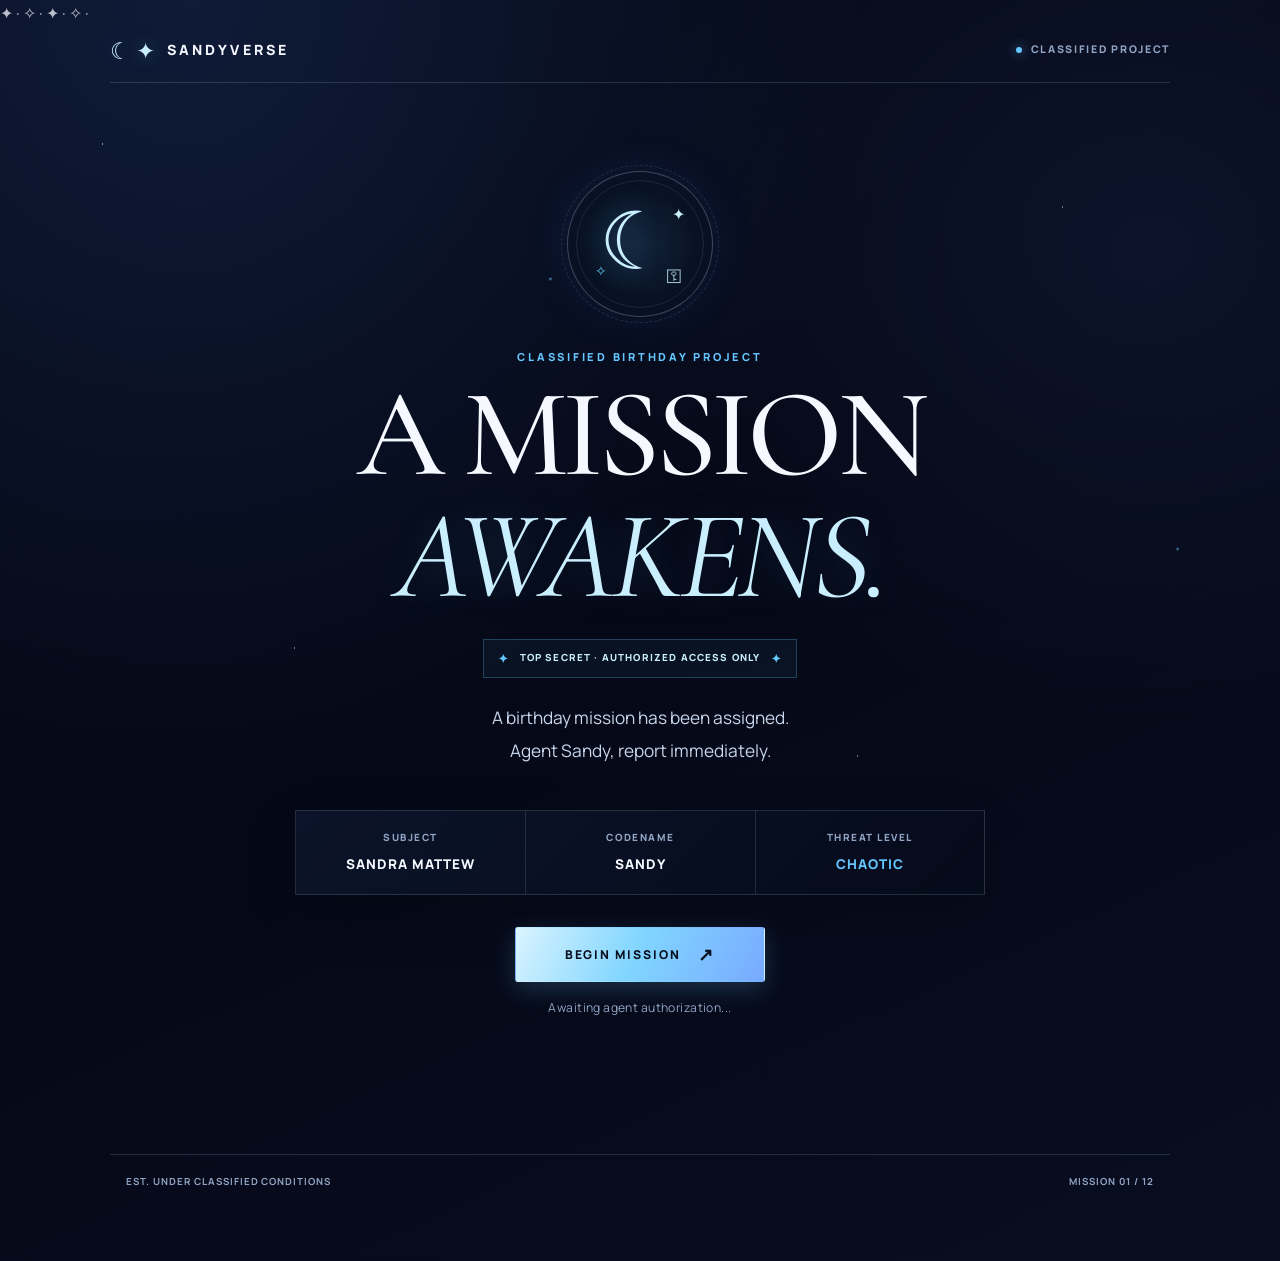
==== commit a32451ff: "6" ====
--- a/index.html
+++ b/index.html
@@ -6,33 +6,55 @@
   <meta name="viewport" content="width=device-width, initial-scale=1.0">
 
   <meta name="theme-color" content="#080D18">
-  <meta name="description" content="A classified birthday mission awaits Agent Sandy.">
+  <meta
+    name="description"
+    content="A classified birthday mission awaits Agent Sandy."
+  >
 
   <title>SANDYVERSE | Secret Agency</title>
 
-  <link rel="stylesheet" href="style.css">
+  <!-- Elegant display font + clean modern font -->
+  <link rel="preconnect" href="https://fonts.googleapis.com">
+  <link rel="preconnect" href="https://fonts.gstatic.com" crossorigin>
+  <link
+    href="https://fonts.googleapis.com/css2?family=Cormorant+Garamond:wght@400;500;600;700&family=Manrope:wght@400;500;600;700;800&display=swap"
+    rel="stylesheet"
+  >
 
-  <script src="missions.js" defer></script>
-  <script src="script.js" defer></script>
+  <!-- Main stylesheet -->
+  <link rel="stylesheet" href="./style.css?v=3">
+
+  <!-- Existing JavaScript files -->
+  <script src="./missions.js" defer></script>
+  <script src="./script.js" defer></script>
 </head>
 
 <body class="agency-page">
 
   <main class="agency-container">
 
+    <!-- Header -->
     <header class="agency-header">
-      <a class="agency-brand" href="index.html"
-         aria-label="Sandyverse home">
+      <a
+        class="agency-brand"
+        href="./index.html"
+        aria-label="Sandyverse home"
+      >
         <span class="agency-symbol" aria-hidden="true">☾ ✦</span>
-        <span>SANDYVERSE</span>
+        <span class="agency-brand-name">SANDYVERSE</span>
       </a>
 
       <span class="classified-label">
+        <span class="status-dot" aria-hidden="true"></span>
         CLASSIFIED PROJECT
       </span>
     </header>
 
-    <section class="agency-hero" aria-labelledby="main-title">
+    <!-- Main mission introduction -->
+    <section
+      class="agency-hero"
+      aria-labelledby="main-title"
+    >
 
       <div class="agency-emblem" aria-hidden="true">
         <span class="emblem-moon">☾</span>
@@ -51,7 +73,9 @@
       </h1>
 
       <div class="classified-stamp">
+        <span aria-hidden="true">✦</span>
         TOP SECRET · AUTHORIZED ACCESS ONLY
+        <span aria-hidden="true">✦</span>
       </div>
 
       <p class="agency-briefing">
@@ -59,37 +83,47 @@
         Agent Sandy, report immediately.
       </p>
 
+      <!-- Agent information -->
       <div class="agent-details">
-        <div>
+
+        <div class="agent-detail">
           <span class="detail-label">SUBJECT</span>
           <span class="detail-value">SANDRA MATTEW</span>
         </div>
 
-        <div>
+        <div class="agent-detail">
           <span class="detail-label">CODENAME</span>
           <span class="detail-value">SANDY</span>
         </div>
 
-        <div>
+        <div class="agent-detail">
           <span class="detail-label">THREAT LEVEL</span>
           <span class="detail-value electric-text">CHAOTIC</span>
         </div>
+
       </div>
 
+      <!-- Keep this ID: existing JavaScript may depend on it -->
       <button
         class="primary-button"
         id="begin-mission"
-        type="button">
-        BEGIN MISSION
-        <span aria-hidden="true"> →</span>
+        type="button"
+      >
+        <span>BEGIN MISSION</span>
+        <span class="button-arrow" aria-hidden="true">↗</span>
       </button>
 
-      <p class="access-note" id="access-message" aria-live="polite">
+      <p
+        class="access-note"
+        id="access-message"
+        aria-live="polite"
+      >
         Awaiting agent authorization...
       </p>
 
     </section>
 
+    <!-- Footer -->
     <footer class="agency-footer">
       <span>EST. UNDER CLASSIFIED CONDITIONS</span>
       <span>MISSION 01 / 12</span>
@@ -97,6 +131,7 @@
 
   </main>
 
+  <!-- Decorative background stars -->
   <div class="star-field" aria-hidden="true">
     <span>✦</span>
     <span>·</span>
--- a/style.css
+++ b/style.css
@@ -1,2643 +1,1618 @@
-
 /* =========================================================
-   SANDYVERSE — GLOBAL DESIGN SYSTEM
-   Midnight Blue × Black × Silver × Electric Blue
-   Audio-free • Responsive • CSS animations
+
+   SANDYVERSE — MIDNIGHT LUXE
+
+   Deep navy • Ice blue • Silver • Electric blue
+
+   Responsive, accessible, no external libraries required
+
    ========================================================= */
 
+
+
 /* ---------- 1. DESIGN TOKENS ---------- */
 
 :root {
-    color-scheme: dark;
-
-    --night: #050816;
-    --navy: #080e20;
-    --navy-light: #101a32;
-    --panel: rgba(12, 21, 42, 0.88);
-    --panel-light: rgba(20, 34, 60, 0.78);
-
-    --white: #f5f8ff;
-    --silver: #cbd5e8;
-    --muted: #91a1bc;
-
-    --blue: #4d9dff;
-    --electric: #65c7ff;
-    --ice: #b9e8ff;
-    --blue-dark: #183e78;
-
-    --red: #ff657d;
-    --gold: #e7d5a1;
-    --success: #8df5c0;
-
-    --border: rgba(185, 216, 255, 0.2);
-    --border-bright: rgba(101, 199, 255, 0.65);
-
-    --glow:
-        0 0 12px rgba(77, 157, 255, 0.22),
-        0 0 34px rgba(77, 157, 255, 0.1);
-
-    --radius-sm: 10px;
-    --radius-md: 18px;
-    --radius-lg: 26px;
-
-    --content-width: 1120px;
-    --transition: 220ms ease;
-}
+
+  color-scheme: dark;
+
+
+
+  --sv-bg: #050816;
+
+  --sv-bg-soft: #080e20;
+
+  --sv-panel: rgba(13, 23, 47, 0.82);
+
+  --sv-panel-strong: #0d1730;
+
+  --sv-panel-hover: rgba(19, 36, 68, 0.94);
+
+
+
+  --sv-text: #f5f8ff;
+
+  --sv-text-soft: #c7d5eb;
+
+  --sv-muted: #91a4c4;
+
+
+
+  --sv-ice: #c9efff;
+
+  --sv-blue: #65c7ff;
+
+  --sv-electric: #438dff;
+
+  --sv-lilac: #a8aaff;
+
+
+
+  --sv-border: rgba(185, 232, 255, 0.2);
+
+  --sv-border-strong: rgba(101, 199, 255, 0.58);
+
+  --sv-glow: 0 0 28px rgba(67, 141, 255, 0.16);
+
+
+
+  --sv-radius-sm: 12px;
+
+  --sv-radius-md: 20px;
+
+  --sv-radius-lg: 28px;
+
+  --sv-radius-pill: 999px;
+
+
+
+  --sv-space-1: 0.5rem;
+
+  --sv-space-2: 0.75rem;
+
+  --sv-space-3: 1rem;
+
+  --sv-space-4: 1.5rem;
+
+  --sv-space-5: 2rem;
+
+  --sv-space-6: 3rem;
+
+
+
+  --sv-font-body: "Manrope", "Segoe UI", Arial, sans-serif;
+
+  --sv-font-display: "Cormorant Garamond", Georgia, serif;
+
+
+
+  --sv-transition: 180ms ease;
+
+  --sv-page-width: 1120px;
+
+}
+
+
 
 /* ---------- 2. RESET ---------- */
 
-* {
-    box-sizing: border-box;
-}
+*,
+
+*::before,
+
+*::after {
+
+  box-sizing: border-box;
+
+}
+
+
 
 html {
-    min-height: 100%;
-    scroll-behavior: smooth;
-    scroll-padding-top: 24px;
-}
+
+  min-height: 100%;
+
+  scroll-behavior: smooth;
+
+  scroll-padding-top: 2rem;
+
+  background: var(--sv-bg);
+
+}
+
+
 
 body {
-    min-height: 100vh;
-    margin: 0;
-    overflow-x: hidden;
-
-    background:
-        radial-gradient(
-            ellipse at 50% -15%,
-            rgba(32, 80, 151, 0.24),
-            transparent 58%
-        ),
-        radial-gradient(
-            ellipse at 90% 75%,
-            rgba(32, 92, 156, 0.08),
-            transparent 35%
-        ),
-        var(--night);
-
-    color: var(--white);
-    font-family:
-        Inter, "Segoe UI", Arial, sans-serif;
-    line-height: 1.7;
-    position: relative;
-}
-
-body,
+
+  min-height: 100vh;
+
+  margin: 0;
+
+  overflow-x: hidden;
+
+  color: var(--sv-text);
+
+  font-family: var(--sv-font-body);
+
+  font-size: 16px;
+
+  line-height: 1.7;
+
+  background:
+
+    radial-gradient(ellipse at 15% 0%, rgba(49, 98, 180, 0.19), transparent 42rem),
+
+    radial-gradient(ellipse at 90% 20%, rgba(75, 105, 205, 0.11), transparent 34rem),
+
+    linear-gradient(155deg, #070b1b 0%, #050816 48%, #080d20 100%);
+
+  -webkit-font-smoothing: antialiased;
+
+  text-rendering: optimizeLegibility;
+
+}
+
+
+
+body.page-ready {
+
+  animation: sv-page-appear 500ms ease both;
+
+}
+
+
+
+img,
+
+svg,
+
+video,
+
+canvas {
+
+  max-width: 100%;
+
+}
+
+
+
+img {
+
+  height: auto;
+
+}
+
+
+
 button,
-input {
+
+input,
+
+select,
+
+textarea {
+
+  font: inherit;
+
+}
+
+
+
+button {
+
+  color: inherit;
+
+}
+
+
+
+a {
+
+  color: var(--sv-ice);
+
+  text-decoration-color: rgba(101, 199, 255, 0.55);
+
+  text-underline-offset: 0.2em;
+
+  transition: color var(--sv-transition), text-decoration-color var(--sv-transition);
+
+}
+
+
+
+a:hover {
+
+  color: #ffffff;
+
+  text-decoration-color: currentColor;
+
+}
+
+
+
+::selection {
+
+  color: #050816;
+
+  background: var(--sv-ice);
+
+}
+
+
+
+/* ---------- 3. TYPE SYSTEM ---------- */
+
+h1,
+
+h2,
+
+h3,
+
+h4,
+
+h5,
+
+h6 {
+
+  margin: 0 0 0.65em;
+
+  color: var(--sv-text);
+
+  font-family: var(--sv-font-display);
+
+  font-weight: 750;
+
+  line-height: 1.15;
+
+  letter-spacing: -0.035em;
+
+  text-wrap: balance;
+
+}
+
+
+
+h1 {
+
+  font-size: clamp(2.7rem, 7vw, 5.8rem);
+
+  letter-spacing: -0.065em;
+
+}
+
+
+
+h2 {
+
+  font-size: clamp(2rem, 4.6vw, 3.5rem);
+
+}
+
+
+
+h3 {
+
+  font-size: clamp(1.25rem, 2.5vw, 1.75rem);
+
+}
+
+
+
+h4 {
+
+  font-size: 1.12rem;
+
+  letter-spacing: -0.015em;
+
+}
+
+
+
+p {
+
+  margin: 0 0 1rem;
+
+  color: var(--sv-text-soft);
+
+}
+
+
+
+small,
+
+.small,
+
+.caption {
+
+  color: var(--sv-muted);
+
+  font-size: 0.875rem;
+
+}
+
+
+
+strong,
+
+b {
+
+  color: var(--sv-text);
+
+  font-weight: 750;
+
+}
+
+
+
+.eyebrow,
+
+.kicker,
+
+.section-label {
+
+  display: inline-flex;
+
+  align-items: center;
+
+  gap: 0.55rem;
+
+  margin-bottom: 0.85rem;
+
+  color: var(--sv-blue);
+
+  font-size: 0.76rem;
+
+  font-weight: 800;
+
+  letter-spacing: 0.18em;
+
+  line-height: 1.4;
+
+  text-transform: uppercase;
+
+}
+
+
+
+.gradient-text {
+
+  color: var(--sv-ice);
+
+  background: linear-gradient(100deg, #ffffff 0%, #c9efff 38%, #65c7ff 70%, #a8aaff 100%);
+
+  background-clip: text;
+
+  -webkit-background-clip: text;
+
+  -webkit-text-fill-color: transparent;
+
+}
+
+
+
+.text-muted {
+
+  color: var(--sv-muted);
+
+}
+
+
+
+/* ---------- 4. LAYOUT HELPERS ---------- */
+
+.container,
+
+.page-container,
+
+.site-container,
+
+main {
+
+  width: min(calc(100% - 2rem), var(--sv-page-width));
+
+  margin-inline: auto;
+
+}
+
+
+
+section {
+
+  scroll-margin-top: 2rem;
+
+}
+
+
+
+.panel,
+
+.card,
+
+.arcade-card,
+
+.hero-section,
+
+.content-card {
+
+  position: relative;
+
+  min-width: 0;
+
+  border: 1px solid var(--sv-border);
+
+  border-radius: var(--sv-radius-md);
+
+  background: linear-gradient(145deg, rgba(15, 27, 54, 0.9), rgba(8, 14, 32, 0.88));
+
+  box-shadow: 0 18px 55px rgba(0, 0, 0, 0.17);
+
+}
+
+
+
+.panel,
+
+.card,
+
+.arcade-card,
+
+.content-card {
+
+  padding: clamp(1.15rem, 3vw, 2rem);
+
+}
+
+
+
+.hero-section {
+
+  padding: clamp(2rem, 6vw, 5rem);
+
+  overflow: hidden;
+
+  border-radius: var(--sv-radius-lg);
+
+  box-shadow: var(--sv-glow), 0 28px 80px rgba(0, 0, 0, 0.22);
+
+}
+
+
+
+.hero-section::before {
+
+  position: absolute;
+
+  inset: 0 0 auto;
+
+  height: 2px;
+
+  background: linear-gradient(90deg, transparent, var(--sv-blue), var(--sv-lilac), transparent);
+
+  content: "";
+
+  pointer-events: none;
+
+}
+
+
+
+.grid,
+
+.card-grid,
+
+.arcade-grid {
+
+  display: grid;
+
+  grid-template-columns: repeat( auto-fit, minmax(min(100%, 250px), 1fr) );
+
+  gap: clamp(1rem, 2.5vw, 1.5rem);
+
+}
+
+
+
+.stack {
+
+  display: flex;
+
+  flex-direction: column;
+
+  gap: 1rem;
+
+}
+
+
+
+.cluster {
+
+  display: flex;
+
+  flex-wrap: wrap;
+
+  align-items: center;
+
+  gap: 0.75rem;
+
+}
+
+
+
+/* ---------- 5. NAVIGATION ---------- */
+
+nav,
+
+.site-nav,
+
+.navbar {
+
+  position: relative;
+
+  z-index: 10;
+
+}
+
+
+
+nav a,
+
+.site-nav a,
+
+.navbar a {
+
+  color: var(--sv-text-soft);
+
+  font-weight: 650;
+
+  text-decoration: none;
+
+}
+
+
+
+nav a:hover,
+
+.site-nav a:hover,
+
+.navbar a:hover,
+
+nav a[aria-current="page"] {
+
+  color: var(--sv-ice);
+
+}
+
+
+
+.nav-link,
+
+nav a,
+
+.site-nav a,
+
+.navbar a {
+
+  transition: color var(--sv-transition);
+
+}
+
+
+
+/* ---------- 6. BUTTONS ---------- */
+
+button,
+
+.button,
+
+.btn,
+
+a.button,
+
+a.btn {
+
+  display: inline-flex;
+
+  min-height: 46px;
+
+  align-items: center;
+
+  justify-content: center;
+
+  gap: 0.55rem;
+
+  padding: 0.78rem 1.15rem;
+
+  border: 1px solid var(--sv-border-strong);
+
+  border-radius: var(--sv-radius-sm);
+
+  color: var(--sv-text);
+
+  background: linear-gradient(135deg, rgba(44, 100, 177, 0.3), rgba(20, 36, 69, 0.8));
+
+  box-shadow: 0 5px 18px rgba(0, 0, 0, 0.14);
+
+  font-weight: 750;
+
+  line-height: 1.25;
+
+  text-align: center;
+
+  text-decoration: none;
+
+  cursor: pointer;
+
+  transition:
+
+    transform var(--sv-transition),
+
+    border-color var(--sv-transition),
+
+    background var(--sv-transition),
+
+    box-shadow var(--sv-transition);
+
+}
+
+
+
+button:hover,
+
+.button:hover,
+
+.btn:hover,
+
+a.button:hover,
+
+a.btn:hover {
+
+  transform: translateY(-2px);
+
+  border-color: var(--sv-blue);
+
+  background: linear-gradient(135deg, rgba(62, 133, 218, 0.4), rgba(27, 46, 88, 0.95));
+
+  box-shadow: 0 10px 28px rgba(67, 141, 255, 0.18);
+
+}
+
+
+
+button:active,
+
+.button:active,
+
+.btn:active,
+
+a.button:active,
+
+a.btn:active {
+
+  transform: translateY(0);
+
+}
+
+
+
+button:disabled,
+
+.button:disabled,
+
+.btn:disabled {
+
+  opacity: 0.5;
+
+  cursor: not-allowed;
+
+  transform: none;
+
+}
+
+
+
+button.primary,
+
+.button.primary,
+
+.btn-primary,
+
+.primary-button,
+
+#begin-mission,
+
+#enter-sandyverse {
+
+  border-color: transparent;
+
+  color: #06101f;
+
+  background: linear-gradient(115deg, #d9f4ff 0%, #81d5ff 48%, #78aaff 100%);
+
+  box-shadow: 0 8px 25px rgba(101, 199, 255, 0.2);
+
+}
+
+
+
+button.primary:hover,
+
+.button.primary:hover,
+
+.btn-primary:hover,
+
+.primary-button:hover,
+
+#begin-mission:hover,
+
+#enter-sandyverse:hover {
+
+  color: #020713;
+
+  background: linear-gradient(115deg, #ffffff, #a8e5ff 50%, #a8baff);
+
+  box-shadow: 0 12px 32px rgba(101, 199, 255, 0.3);
+
+}
+
+
+
+button.secondary,
+
+.button.secondary,
+
+.btn-secondary {
+
+  border-color: var(--sv-border);
+
+  background: rgba(255, 255, 255, 0.035);
+
+}
+
+
+
+/* ---------- 7. FORMS ---------- */
+
+input,
+
+select,
+
+textarea {
+
+  width: 100%;
+
+  min-height: 46px;
+
+  padding: 0.8rem 0.95rem;
+
+  border: 1px solid rgba(185, 232, 255, 0.23);
+
+  border-radius: var(--sv-radius-sm);
+
+  outline: none;
+
+  color: var(--sv-text);
+
+  background: rgba(4, 9, 23, 0.75);
+
+  transition: border-color var(--sv-transition), box-shadow var(--sv-transition);
+
+}
+
+
+
+textarea {
+
+  min-height: 130px;
+
+  resize: vertical;
+
+}
+
+
+
+input::placeholder,
+
+textarea::placeholder {
+
+  color: #7789a8;
+
+}
+
+
+
+input:focus,
+
+select:focus,
+
+textarea:focus {
+
+  border-color: var(--sv-blue);
+
+  box-shadow: 0 0 0 3px rgba(101, 199, 255, 0.13);
+
+}
+
+
+
+label {
+
+  display: block;
+
+  margin-bottom: 0.4rem;
+
+  color: var(--sv-text-soft);
+
+  font-size: 0.93rem;
+
+  font-weight: 700;
+
+}
+
+
+
+input[type="checkbox"],
+
+input[type="radio"] {
+
+  width: auto;
+
+  min-height: auto;
+
+  accent-color: var(--sv-blue);
+
+}
+
+
+
+/* ---------- 8. BADGES / STATUS ---------- */
+
+.badge,
+
+.tag,
+
+.pill,
+
+.status-badge {
+
+  display: inline-flex;
+
+  align-items: center;
+
+  gap: 0.4rem;
+
+  padding: 0.35rem 0.7rem;
+
+  border: 1px solid var(--sv-border);
+
+  border-radius: var(--sv-radius-pill);
+
+  color: var(--sv-ice);
+
+  background: rgba(101, 199, 255, 0.075);
+
+  font-size: 0.76rem;
+
+  font-weight: 800;
+
+  letter-spacing: 0.045em;
+
+}
+
+
+
+hr,
+
+.divider {
+
+  height: 1px;
+
+  border: 0;
+
+  background: linear-gradient(90deg, transparent, var(--sv-border-strong), transparent);
+
+}
+
+
+
+/* ---------- 9. STAR FIELD ---------- */
+
+.star-field {
+
+  position: fixed;
+
+  z-index: -1;
+
+  inset: 0;
+
+  overflow: hidden;
+
+  pointer-events: none;
+
+  background-image:
+
+    radial-gradient(1px 1px at 8% 16%, rgba(201, 239, 255, 0.75) 50%, transparent 100%),
+
+    radial-gradient(1px 1px at 23% 72%, rgba(255, 255, 255, 0.58) 50%, transparent 100%),
+
+    radial-gradient(2px 2px at 43% 31%, rgba(101, 199, 255, 0.6) 50%, transparent 100%),
+
+    radial-gradient(1px 1px at 67% 84%, rgba(201, 239, 255, 0.62) 50%, transparent 100%),
+
+    radial-gradient(1px 1px at 83% 23%, rgba(255, 255, 255, 0.55) 50%, transparent 100%),
+
+    radial-gradient(2px 2px at 92% 61%, rgba(101, 199, 255, 0.55) 50%, transparent 100%);
+
+  opacity: 0.65;
+
+}
+
+
+
+/* ---------- 10. REVEALS / ANIMATIONS ---------- */
+
+[hidden] {
+
+  display: none !important;
+
+}
+
+
+
+.fade-in {
+
+  animation: sv-fade-up 550ms cubic-bezier(0.2, 0.7, 0.25, 1) both;
+
+}
+
+
+
+.reveal-in {
+
+  animation: sv-reveal 420ms cubic-bezier(0.2, 0.7, 0.25, 1) both;
+
+}
+
+
+
+@keyframes sv-page-appear {
+
+  from { opacity: 0; }
+
+  to { opacity: 1; }
+
+}
+
+
+
+@keyframes sv-fade-up {
+
+  from { opacity: 0; transform: translateY(12px); }
+
+  to { opacity: 1; transform: translateY(0); }
+
+}
+
+
+
+@keyframes sv-reveal {
+
+  from { opacity: 0; transform: translateY(8px) scale(0.99); }
+
+  to { opacity: 1; transform: translateY(0) scale(1); }
+
+}
+
+
+
+@keyframes sandy-confetti-fall {
+
+  0% { transform: translateY(-5vh) rotate(0deg); opacity: 0; }
+
+  10% { opacity: 1; }
+
+  100% { transform: translateY(110vh) rotate(540deg); opacity: 0; }
+
+}
+
+
+
+/* ---------- 11. CONTENT-SPECIFIC COMPONENTS ---------- */
+
+#mission-label,
+
+#current-mission,
+
+.current-mission {
+
+  color: var(--sv-blue);
+
+  font-size: 0.76rem;
+
+  font-weight: 850;
+
+  letter-spacing: 0.14em;
+
+  text-transform: uppercase;
+
+}
+
+
+
+#sandyverse-live-status {
+
+  color: var(--sv-text);
+
+  font-size: 0.9rem;
+
+  line-height: 1.5;
+
+}
+
+
+
+.roast-text,
+
+[data-roast],
+
+.final-letter-paragraph {
+
+  color: var(--sv-text-soft);
+
+  line-height: 1.85;
+
+}
+
+
+
+#gift-stage,
+
+.gift-stage,
+
+.secret-envelope,
+
+.final-letter-envelope {
+
+  transition: transform var(--sv-transition), border-color var(--sv-transition), box-shadow var(--sv-transition);
+
+}
+
+
+
+#gift-stage:hover,
+
+.gift-stage:hover,
+
+.secret-envelope:hover,
+
+.final-letter-envelope:hover {
+
+  border-color: var(--sv-border-strong);
+
+  box-shadow: var(--sv-glow);
+
+}
+
+
+
+#gift-stage.opened,
+
+.gift-stage.opened,
+
+.secret-envelope.opened,
+
+.final-letter-envelope.opened {
+
+  border-color: var(--sv-blue);
+
+  box-shadow: 0 0 32px rgba(101, 199, 255, 0.15);
+
+}
+
+
+
+footer {
+
+  margin-top: 4rem;
+
+  padding: 2rem 1rem;
+
+  border-top: 1px solid var(--sv-border);
+
+  color: var(--sv-muted);
+
+  font-size: 0.88rem;
+
+  text-align: center;
+
+}
+
+
+
+/* ---------- 12. ACCESSIBILITY ---------- */
+
+:focus-visible {
+
+  outline: 3px solid var(--sv-ice);
+
+  outline-offset: 4px;
+
+}
+
+
+
+@media (prefers-reduced-motion: reduce) {
+
+  *,
+
+  *::before,
+
+  *::after {
+
+    scroll-behavior: auto !important;
+
+    animation-duration: 0.01ms !important;
+
+    animation-iteration-count: 1 !important;
+
+    transition-duration: 0.01ms !important;
+
+  }
+
+}
+
+
+
+/* ---------- 13. SMALL SCREENS ---------- */
+
+@media (max-width: 640px) {
+
+  body {
+
     font-size: 15px;
-}
-
-button,
-input {
-    font-family: inherit;
-}
-
-button,
-a {
-    -webkit-tap-highlight-color: transparent;
-}
-
-button {
-    color: inherit;
-}
-
-a {
-    color: var(--ice);
-    text-decoration: none;
-}
-
-a:hover {
-    color: var(--white);
-}
-
-img {
-    display: block;
-    max-width: 100%;
-}
-
-button:focus-visible,
-a:focus-visible,
-input:focus-visible {
-    outline: 3px solid var(--electric);
-    outline-offset: 4px;
-}
-
-button:disabled {
-    opacity: 0.45;
-    cursor: not-allowed;
-}
-
-[hidden] {
-    display: none !important;
-}
-
-::selection {
-    color: var(--night);
-    background: var(--ice);
-}
-
-/* ---------- 3. TYPOGRAPHY ---------- */
-
-h1,
-h2,
-h3,
-p {
-    margin-top: 0;
-}
-
-h1,
-h2,
-h3 {
-    line-height: 1.2;
-    overflow-wrap: anywhere;
-}
-
-h1 {
-    font-size: clamp(2.5rem, 7vw, 5.4rem);
-    letter-spacing: 0.045em;
-    font-weight: 800;
-}
-
-h2 {
-    font-size: clamp(1.65rem, 4vw, 2.5rem);
-    letter-spacing: 0.015em;
-}
-
-h3 {
-    font-size: 1.2rem;
-}
-
-p {
-    color: var(--silver);
-}
-
-.accent-text {
-    color: var(--electric);
-    text-shadow: 0 0 26px rgba(77, 157, 255, 0.35);
-}
-
-.eyebrow {
-    margin-bottom: 12px;
-    color: var(--electric);
-    font-size: 0.72rem;
-    font-weight: 800;
-    letter-spacing: 0.19em;
-    text-transform: uppercase;
-}
-
-.section-description {
-    max-width: 650px;
-    margin: 0 auto 28px;
-    color: var(--muted);
-}
-
-/* ---------- 4. BACKGROUND STARS ---------- */
-
-.star-field {
-    position: fixed;
-    inset: 0;
-    z-index: -1;
-    overflow: hidden;
-    pointer-events: none;
-
-    background-image:
-        radial-gradient(circle, rgba(255,255,255,.85) 1px, transparent 1.5px),
-        radial-gradient(circle, rgba(101,199,255,.65) 1px, transparent 1.5px),
-        radial-gradient(circle, rgba(203,213,232,.55) 1px, transparent 1.5px);
-
-    background-size:
-        137px 151px,
-        211px 193px,
-        277px 251px;
-
-    background-position:
-        0 0,
-        48px 81px,
-        119px 34px;
-
-    opacity: 0.48;
-    animation: star-drift 85s linear infinite;
-}
-
-@keyframes star-drift {
-    from {
-        background-position:
-            0 0,
-            48px 81px,
-            119px 34px;
-    }
-
-    to {
-        background-position:
-            0 600px,
-            48px 481px,
-            119px 734px;
-    }
-}
-
-body::before {
-    content: "";
-    position: fixed;
-    inset: 0;
-    z-index: -1;
-    pointer-events: none;
-
-    background:
-        radial-gradient(
-            circle at 15% 25%,
-            rgba(77,157,255,.07),
-            transparent 27%
-        ),
-        radial-gradient(
-            circle at 85% 55%,
-            rgba(101,199,255,.05),
-            transparent 28%
-        );
-}
-
-/* ---------- 5. HEADER ---------- */
+
+  }
+
+
+
+  .container,
+
+  .page-container,
+
+  .site-container,
+
+  main {
+
+    width: min(calc(100% - 1.15rem), var(--sv-page-width));
+
+  }
+
+
+
+  .hero-section {
+
+    padding: 1.5rem 1.1rem;
+
+    border-radius: var(--sv-radius-md);
+
+  }
+
+
+
+  .panel,
+
+  .card,
+
+  .arcade-card,
+
+  .content-card {
+
+    padding: 1.1rem;
+
+  }
+
+
+
+  .cluster > button,
+
+  .cluster > .button,
+
+  .cluster > .btn {
+
+    flex: 1 1 100%;
+
+  }
+
+
+
+  button,
+
+  .button,
+
+  .btn,
+
+  a.button,
+
+  a.btn {
+
+    min-height: 44px;
+
+  }
+
+}
+
+
+/* =========================================================
+   SANDYVERSE SECRET AGENCY HOMEPAGE
+   Midnight luxe • Editorial typography • Silver and ice blue
+   ========================================================= */
+
+body.agency-page {
+  position: relative;
+  display: grid;
+  min-height: 100svh;
+  place-items: center;
+  padding: clamp(1rem, 3vw, 2.5rem);
+  isolation: isolate;
+}
+
+.agency-page .agency-container {
+  position: relative;
+  z-index: 1;
+  width: min(100%, 1060px);
+  margin-inline: auto;
+}
+
+.agency-header,
+.agency-brand,
+.classified-label,
+.agency-footer {
+  display: flex;
+  align-items: center;
+  justify-content: space-between;
+}
 
 .agency-header {
-    width: min(var(--content-width), calc(100% - 40px));
-    min-height: 82px;
-    margin: 0 auto;
-    display: flex;
-    align-items: center;
-    justify-content: space-between;
-    gap: 20px;
-    border-bottom: 1px solid var(--border);
+  gap: 1rem;
+  padding-bottom: 1.25rem;
+  border-bottom: 1px solid rgba(201, 239, 255, 0.15);
 }
 
 .agency-brand {
-    display: inline-flex;
-    align-items: center;
-    gap: 12px;
-    color: var(--white);
-    font-weight: 900;
-    letter-spacing: 0.12em;
-    font-size: 0.95rem;
+  justify-content: flex-start;
+  gap: 0.75rem;
+  color: var(--sv-text);
+  text-decoration: none;
+}
+
+.agency-brand:hover {
+  color: var(--sv-ice);
 }
 
 .agency-symbol {
-    display: grid;
-    place-items: center;
-    width: 42px;
-    height: 42px;
-    border: 1px solid var(--border-bright);
-    border-radius: 50%;
-    color: var(--electric);
-    background: rgba(77,157,255,.07);
-    box-shadow: var(--glow);
+  color: var(--sv-ice);
+  font-size: 1.45rem;
+  line-height: 1;
+  text-shadow: 0 0 20px rgba(101, 199, 255, 0.38);
+}
+
+.agency-brand-name {
+  font-size: 0.88rem;
+  font-weight: 800;
+  letter-spacing: 0.22em;
 }
 
 .classified-label {
-    color: var(--silver);
-    font-size: 0.68rem;
-    font-weight: 800;
-    letter-spacing: 0.13em;
-    text-align: right;
-}
-
-/* ---------- 6. PAGE LAYOUT ---------- */
-
-.page-container {
-    width: min(var(--content-width), calc(100% - 40px));
-    margin: 0 auto;
-    padding: 36px 0 70px;
-}
-
-.hero-section {
-    position: relative;
-    padding: clamp(48px, 8vw, 100px) 0 60px;
-    text-align: center;
-}
-
-.hero-section h1 {
-    margin-bottom: 22px;
-}
-
-.hero-description {
-    max-width: 740px;
-    margin: 0 auto 24px;
-    font-size: clamp(1rem, 2.2vw, 1.18rem);
-    line-height: 1.9;
-}
-
-.status-strip {
-    display: flex;
-    justify-content: center;
-    align-items: center;
-    flex-wrap: wrap;
-    gap: 10px;
-    margin: 30px auto 0;
-}
-
-.status-strip span {
-    padding: 8px 12px;
-    border: 1px solid var(--border);
-    border-radius: 6px;
-    color: var(--silver);
-    background: rgba(5,8,22,.6);
-    font-size: 0.68rem;
-    font-weight: 800;
-    letter-spacing: 0.09em;
-}
-
-/* ---------- 7. PANELS ---------- */
-
-.panel {
-    position: relative;
-    margin: 28px 0;
-    padding: clamp(22px, 4vw, 42px);
-    overflow: hidden;
-
-    border: 1px solid var(--border);
-    border-radius: var(--radius-lg);
-
-    background:
-        linear-gradient(
-            145deg,
-            rgba(19, 34, 63, 0.92),
-            rgba(7, 12, 27, 0.95)
-        );
-
-    box-shadow:
-        0 18px 55px rgba(0,0,0,.19),
-        inset 0 1px 0 rgba(255,255,255,.035);
-}
-
-.panel > h2,
-.panel > .section-heading {
-    text-align: center;
-}
-
-.section-heading {
-    margin-bottom: 32px;
-}
-
-.section-heading p:last-child {
-    color: var(--muted);
-}
-
-/* ---------- 8. BUTTONS ---------- */
-
-.primary-button,
-.secondary-button {
-    display: inline-flex;
-    justify-content: center;
-    align-items: center;
-    gap: 10px;
-
-    min-height: 48px;
-    padding: 13px 21px;
-
-    border: 1px solid transparent;
-    border-radius: var(--radius-sm);
-
-    font-size: 0.76rem;
-    font-weight: 900;
-    letter-spacing: 0.075em;
-    text-align: center;
-    text-transform: uppercase;
-
-    cursor: pointer;
-    transition:
-        transform var(--transition),
-        box-shadow var(--transition),
-        border-color var(--transition),
-        background var(--transition);
-
-    touch-action: manipulation;
-}
-
-.primary-button {
-    color: #061021;
-    border-color: var(--ice);
-    background: linear-gradient(110deg, var(--ice), var(--blue));
-    box-shadow: 0 0 22px rgba(77,157,255,.18);
-}
-
-.secondary-button {
-    color: var(--ice);
-    border-color: var(--border-bright);
-    background: rgba(9,18,37,.8);
-}
-
-.primary-button:hover,
-.secondary-button:hover {
-    transform: translateY(-2px);
-    box-shadow: 0 8px 30px rgba(77,157,255,.2);
-}
-
-.primary-button:hover {
-    background: linear-gradient(110deg, #ffffff, var(--ice));
-}
-
-.secondary-button:hover {
-    background: rgba(40,75,124,.35);
-    border-color: var(--electric);
-}
-
-.primary-button:active,
-.secondary-button:active {
-    transform: translateY(0) scale(.98);
+  justify-content: flex-start;
+  gap: 0.55rem;
+  color: var(--sv-muted);
+  font-size: 0.66rem;
+  font-weight: 800;
+  letter-spacing: 0.16em;
+}
+
+.status-dot {
+  width: 6px;
+  height: 6px;
+  flex: 0 0 6px;
+  border-radius: 50%;
+  background: var(--sv-blue);
+  box-shadow: 0 0 12px rgba(101, 199, 255, 0.8);
+}
+
+.agency-hero {
+  position: relative;
+  display: flex;
+  flex-direction: column;
+  align-items: center;
+  padding: clamp(2.6rem, 7vw, 5.5rem) 1rem clamp(2.4rem, 6vw, 4.5rem);
+  text-align: center;
+}
+
+.agency-emblem {
+  position: relative;
+  display: grid;
+  width: clamp(108px, 15vw, 146px);
+  aspect-ratio: 1;
+  place-items: center;
+  margin-bottom: 2rem;
+  border: 1px solid rgba(201, 239, 255, 0.26);
+  border-radius: 50%;
+  background:
+    radial-gradient(circle, rgba(101, 199, 255, 0.12), transparent 68%),
+    rgba(7, 14, 31, 0.65);
+  box-shadow:
+    inset 0 0 28px rgba(101, 199, 255, 0.055),
+    0 0 48px rgba(67, 141, 255, 0.1);
+}
+
+.agency-emblem::before,
+.agency-emblem::after {
+  position: absolute;
+  inset: 8px;
+  border: 1px solid rgba(201, 239, 255, 0.1);
+  border-radius: 50%;
+  content: "";
+}
+
+.agency-emblem::after {
+  inset: -7px;
+  border-style: dashed;
+  border-color: rgba(101, 199, 255, 0.17);
+}
+
+.emblem-moon {
+  color: var(--sv-ice);
+  font-family: Georgia, serif;
+  font-size: clamp(3.8rem, 7vw, 5rem);
+  line-height: 1;
+  text-shadow: 0 0 30px rgba(101, 199, 255, 0.38);
+  transform: translate(-5px, -2px);
+}
+
+.emblem-star {
+  position: absolute;
+  color: var(--sv-ice);
+}
+
+.star-one {
+  top: 20%;
+  right: 19%;
+  font-size: 1rem;
+}
+
+.star-two {
+  bottom: 23%;
+  left: 19%;
+  color: var(--sv-blue);
+  font-size: 0.9rem;
+}
+
+.emblem-key {
+  position: absolute;
+  right: 20%;
+  bottom: 18%;
+  color: rgba(201, 239, 255, 0.78);
+  font-size: 1.05rem;
+}
+
+.agency-page .eyebrow {
+  justify-content: center;
+  margin-bottom: 1rem;
+  color: var(--sv-blue);
+  font-size: 0.69rem;
+  letter-spacing: 0.25em;
+}
+
+.agency-page #main-title {
+  margin: 0;
+  font-family: var(--sv-font-display);
+  font-size: clamp(3.7rem, 10vw, 7.8rem);
+  font-weight: 500;
+  line-height: 0.86;
+  letter-spacing: -0.045em;
+  text-wrap: balance;
+}
+
+.agency-page #main-title span {
+  display: inline-block;
+  margin-top: 0.12em;
+  color: var(--sv-ice);
+  font-style: italic;
+  font-weight: 400;
+  text-shadow: 0 0 36px rgba(101, 199, 255, 0.17);
+}
+
+.classified-stamp {
+  display: inline-flex;
+  flex-wrap: wrap;
+  align-items: center;
+  justify-content: center;
+  gap: 0.65rem;
+  margin-top: 1.8rem;
+  padding: 0.55rem 0.85rem;
+  border: 1px solid rgba(101, 199, 255, 0.26);
+  color: var(--sv-ice);
+  background: rgba(101, 199, 255, 0.055);
+  font-size: 0.61rem;
+  font-weight: 800;
+  letter-spacing: 0.12em;
+}
+
+.classified-stamp span {
+  color: var(--sv-blue);
+  font-size: 0.72rem;
+}
+
+.agency-briefing {
+  margin: 1.5rem 0 0;
+  color: var(--sv-text-soft);
+  font-size: clamp(0.95rem, 2vw, 1.08rem);
+  line-height: 1.9;
+}
+
+.agent-details {
+  display: grid;
+  width: min(100%, 690px);
+  grid-template-columns: repeat(3, minmax(0, 1fr));
+  margin-top: 2.6rem;
+  border: 1px solid rgba(201, 239, 255, 0.14);
+  background: linear-gradient(135deg, rgba(13, 23, 47, 0.78), rgba(6, 12, 27, 0.7));
+  box-shadow: 0 18px 55px rgba(0, 0, 0, 0.14);
+}
+
+.agent-detail {
+  display: flex;
+  min-width: 0;
+  flex-direction: column;
+  gap: 0.45rem;
+  padding: 1.15rem 0.85rem;
+}
+
+.agent-detail + .agent-detail {
+  border-left: 1px solid rgba(201, 239, 255, 0.13);
+}
+
+.detail-label {
+  color: var(--sv-muted);
+  font-size: 0.62rem;
+  font-weight: 800;
+  letter-spacing: 0.15em;
+}
+
+.detail-value {
+  overflow-wrap: anywhere;
+  color: var(--sv-text);
+  font-size: clamp(0.68rem, 1.6vw, 0.84rem);
+  font-weight: 800;
+  letter-spacing: 0.07em;
+}
+
+.electric-text {
+  color: var(--sv-blue);
+}
+
+.agency-page .primary-button {
+  display: inline-flex;
+  min-width: min(100%, 250px);
+  min-height: 54px;
+  align-items: center;
+  justify-content: center;
+  gap: 1.1rem;
+  margin-top: 2rem;
+  padding: 0.95rem 1.5rem;
+  border: 1px solid rgba(255, 255, 255, 0.72);
+  border-radius: 3px;
+  color: #07101e;
+  background: linear-gradient(110deg, #e9f8ff 0%, #a8e3ff 48%, #79b4ff 100%);
+  box-shadow: 0 8px 30px rgba(101, 199, 255, 0.17);
+  font-size: 0.76rem;
+  font-weight: 800;
+  letter-spacing: 0.16em;
+}
+
+.agency-page .primary-button:hover {
+  border-color: #fff;
+  background: linear-gradient(110deg, #fff 0%, #c9efff 48%, #a8c8ff 100%);
+  box-shadow: 0 12px 38px rgba(101, 199, 255, 0.28);
+}
+
+.button-arrow {
+  font-size: 1.1rem;
+  transition: transform var(--sv-transition);
+}
+
+.agency-page .primary-button:hover .button-arrow {
+  transform: translate(3px, -2px);
 }
 
 .access-note {
-    margin: 18px 0 0;
-    color: var(--muted);
-    font-size: 0.83rem;
-    text-align: center;
-}
-
-.mission-navigation {
-    display: flex;
-    align-items: center;
-    justify-content: space-between;
-    flex-wrap: wrap;
-    gap: 16px;
-    margin-top: 44px;
-}
-
-.mission-navigation > * {
-    max-width: 100%;
-}
-
-/* ---------- 9. FOOTER ---------- */
+  min-height: 1.5em;
+  margin: 1rem 0 0;
+  color: var(--sv-muted);
+  font-size: 0.76rem;
+  letter-spacing: 0.035em;
+}
 
 .agency-footer {
-    width: min(var(--content-width), calc(100% - 40px));
-    margin: 0 auto;
-    padding: 22px 0 28px;
-    display: flex;
-    justify-content: space-between;
-    flex-wrap: wrap;
-    gap: 12px;
-
-    border-top: 1px solid var(--border);
-    color: var(--muted);
+  gap: 1rem;
+  padding-top: 1.15rem;
+  border-top: 1px solid rgba(201, 239, 255, 0.15);
+  color: var(--sv-muted);
+  font-size: 0.61rem;
+  font-weight: 700;
+  letter-spacing: 0.1em;
+}
+
+.agency-page .star-field {
+  z-index: -1;
+  opacity: 0.75;
+}
+
+@media (max-width: 560px) {
+  body.agency-page {
+    padding: 1rem;
+  }
+
+  .agency-header {
+    align-items: flex-start;
+  }
+
+  .agency-brand-name {
+    font-size: 0.75rem;
+    letter-spacing: 0.14em;
+  }
+
+  .classified-label {
+    max-width: 125px;
+    font-size: 0.56rem;
+    line-height: 1.6;
+  }
+
+  .agency-hero {
+    padding: 3.2rem 0.15rem 2.7rem;
+  }
+
+  .agency-emblem {
+    margin-bottom: 1.8rem;
+  }
+
+  .agency-page #main-title {
+    font-size: clamp(3.3rem, 15vw, 5rem);
+  }
+
+  .classified-stamp {
+    gap: 0.4rem;
+    font-size: 0.52rem;
+    letter-spacing: 0.07em;
+  }
+
+  .agent-details {
+    margin-top: 2rem;
+  }
+
+  .agent-detail {
+    padding: 0.9rem 0.45rem;
+  }
+
+  .detail-label {
+    font-size: 0.53rem;
+    letter-spacing: 0.08em;
+  }
+
+  .detail-value {
     font-size: 0.65rem;
-    font-weight: 800;
-    letter-spacing: 0.1em;
-}
-
-/* ---------- 10. INDEX / AGENCY HOME ---------- */
-
-.agency-page .hero-section {
-    min-height: 440px;
-}
-
-.agency-emblem,
-.hero-emblem {
-    display: grid;
-    place-items: center;
-    width: 160px;
-    height: 160px;
-    margin: 0 auto 34px;
-    border: 1px solid var(--border-bright);
-    border-radius: 50%;
-    color: var(--electric);
-    font-size: 3.6rem;
-    background: radial-gradient(circle, rgba(77,157,255,.14), transparent 70%);
-    box-shadow: 0 0 65px rgba(77,157,255,.13);
-    animation: emblem-float 5s ease-in-out infinite;
-}
-
-@keyframes emblem-float {
-    0%, 100% { transform: translateY(0); }
-    50% { transform: translateY(-9px); }
-}
-
-.agency-page .hero-section .primary-button,
-.welcome-page .hero-section .primary-button {
-    margin-top: 18px;
-}
-
-/* ---------- 11. WELCOME PAGE ---------- */
-
-.welcome-page .hero-section {
-    padding-top: 70px;
-}
-
-.welcome-page h1 {
-    text-shadow: 0 0 36px rgba(77,157,255,.16);
-}
-
-.confidential-stamp,
-.roast-stamp {
-    display: inline-block;
-    padding: 8px 15px;
-    border: 2px solid var(--red);
-    color: var(--red);
-    font-size: 0.75rem;
-    font-weight: 900;
-    letter-spacing: .16em;
-    transform: rotate(-7deg);
-}
-
-/* ---------- 12. EPISODE GENERATOR ---------- */
-
-.episodes-page .panel {
-    text-align: center;
-}
-
-.episode-controls {
-    display: flex;
-    justify-content: center;
-    flex-wrap: wrap;
-    gap: 12px;
-}
-
-select,
-input[type="text"],
-input[type="number"] {
-    width: 100%;
-    min-height: 48px;
-    padding: 12px 14px;
-    border: 1px solid var(--border-bright);
-    border-radius: var(--radius-sm);
-    color: var(--white);
-    background: #080f20;
-}
-
-select {
-    max-width: 420px;
-}
-
-select option {
-    color: var(--white);
-    background: var(--navy);
-}
-
-.episode-output,
-.plot-twist,
-.cliffhanger {
-    margin: 24px 0;
-    padding: 24px;
-    border: 1px solid var(--border);
-    border-radius: var(--radius-md);
-    background: rgba(4,9,22,.55);
-    text-align: left;
-}
-
-.episode-output h2,
-.plot-twist h3,
-.cliffhanger h3 {
-    color: var(--ice);
-}
-
-.plot-twist {
-    border-left: 3px solid var(--electric);
-}
-
-.cliffhanger {
-    border-left: 3px solid var(--red);
-}
-
-/* ---------- 13. INVESTIGATION ---------- */
-
-.evidence-grid {
-    display: grid;
-    grid-template-columns: repeat( auto-fit, minmax(180px, 1fr) );
-    gap: 14px;
-}
-
-.evidence-card,
-.evidence-option {
-    min-height: 115px;
-    padding: 20px;
-    border: 1px solid var(--border);
-    border-radius: var(--radius-md);
-    background: rgba(6,13,29,.7);
-    text-align: left;
-    cursor: pointer;
-    transition: var(--transition);
-}
-
-.evidence-card:hover,
-.evidence-option:hover {
-    border-color: var(--electric);
-    background: rgba(40,85,145,.15);
-}
-
-.evidence-card.active,
-.evidence-option.active {
-    border-color: var(--electric);
-    box-shadow: var(--glow);
-}
-
-.evidence-card h3 {
-    color: var(--ice);
-}
-
-.evidence-report,
-.final-report {
-    margin-top: 24px;
-    padding: 24px;
-    border: 1px solid var(--border);
-    border-radius: var(--radius-md);
-    background: rgba(5,10,24,.55);
-}
-
-/* ---------- 14. COURTROOM ---------- */
-
-.court-case-list,
-.defence-options {
-    display: flex;
-    justify-content: center;
-    flex-wrap: wrap;
-    gap: 12px;
-    margin: 24px 0;
-}
-
-.court-case,
-.defence-choice {
-    padding: 14px 18px;
-    border: 1px solid var(--border);
-    border-radius: var(--radius-sm);
-    background: rgba(5,10,24,.65);
-    color: var(--silver);
-    cursor: pointer;
-}
-
-.court-case.active,
-.defence-choice.active {
-    color: var(--ice);
-    border-color: var(--electric);
-    box-shadow: var(--glow);
-}
-
-.court-panel {
-    text-align: center;
-}
-
-.verdict-panel {
-    padding: 30px;
-    border: 1px solid var(--border-bright);
-    border-radius: var(--radius-md);
-    text-align: center;
-}
-
-.verdict-title {
-    color: var(--electric);
-    font-size: clamp(1.7rem, 5vw, 3rem);
-    font-weight: 900;
-}
-
-.bias-certificate {
-    padding: 30px;
-    border: 2px solid var(--silver);
-    background: linear-gradient(140deg, #101a31, #050816);
-    text-align: center;
-}
-
-/* ---------- 15. QUIZ ---------- */
-
-.quiz-progress {
-    height: 8px;
-    margin: 22px 0;
-    overflow: hidden;
-    border-radius: 99px;
-    background: #1b2940;
-}
-
-.quiz-progress-fill {
-    width: 0;
-    height: 100%;
-    border-radius: inherit;
-    background: linear-gradient(90deg, var(--blue), var(--ice));
-    transition: width 350ms ease;
-}
-
-.quiz-question,
-.question-area {
-    text-align: center;
-}
-
-.answer-options {
-    display: grid;
-    grid-template-columns: repeat(2, minmax(0, 1fr));
-    gap: 12px;
-    margin: 28px 0;
-}
-
-.answer-option {
-    min-height: 58px;
-    padding: 14px;
-    border: 1px solid var(--border);
-    border-radius: var(--radius-sm);
-    background: rgba(5,10,24,.72);
-    text-align: left;
-    cursor: pointer;
-    transition: var(--transition);
-}
-
-.answer-option:hover {
-    border-color: var(--electric);
-}
-
-.answer-option.correct {
-    border-color: var(--success);
-    background: rgba(41,120,89,.17);
-}
-
-.answer-option.incorrect {
-    border-color: var(--red);
-    background: rgba(150,40,62,.15);
-}
-
-.quiz-feedback {
-    min-height: 28px;
-    color: var(--ice);
-}
-
-.quiz-results {
-    text-align: center;
-}
-
-.final-score {
-    color: var(--electric);
-    font-size: 3rem;
-    font-weight: 900;
-}
-
-/* ---------- 16. ARCADE ---------- */
-
-.arcade-grid {
-    display: grid;
-    grid-template-columns: repeat(2, minmax(0, 1fr));
-    gap: 18px;
-}
-
-.arcade-card {
-    position: relative;
-    padding: 26px;
-    border: 1px solid var(--border);
-    border-radius: var(--radius-md);
-    background: rgba(5,10,24,.7);
-    transition: transform var(--transition), border-color var(--transition);
-}
-
-.arcade-card:hover {
-    transform: translateY(-4px);
-    border-color: var(--border-bright);
-}
-
-.arcade-card h3 {
-    color: var(--ice);
-}
-
-.arcade-card .primary-button {
-    width: 100%;
-}
-
-.game-icon {
-    font-size: 2.4rem;
-    margin-bottom: 14px;
-}
-
-.game-best-score {
-    color: var(--muted);
-    font-size: .8rem;
-    font-weight: 800;
-}
-
-.game-best-score span {
-    color: var(--electric);
-}
-
-.arcade-stats {
-    display: grid;
-    grid-template-columns: repeat(3, minmax(0, 1fr));
-    gap: 12px;
-    margin: 28px 0;
-}
-
-.stat-box {
-    padding: 18px 12px;
-    border: 1px solid var(--border);
-    border-radius: var(--radius-sm);
-    background: rgba(5,10,24,.55);
-    text-align: center;
-}
-
-.stat-label {
-    display: block;
-    margin-bottom: 6px;
-    color: var(--muted);
-    font-size: .66rem;
-    font-weight: 800;
-    letter-spacing: .08em;
-}
-
-.stat-box strong {
-    color: var(--electric);
-    font-size: 1.2rem;
-}
-
-.game-board {
-    margin: 24px 0;
-}
-
-.board-hint,
-.game-controls {
-    color: var(--muted);
-    text-align: center;
-}
-
-.game-playfield {
-    position: relative;
-    min-height: 340px;
-    overflow: hidden;
-    border: 1px solid var(--border-bright);
-    border-radius: var(--radius-md);
-
-    background:
-        radial-gradient(circle at 50% 50%, rgba(77,157,255,.11), transparent 60%),
-        #050a18;
-}
-
-.game-start-overlay {
-    position: absolute;
-    inset: 0;
-    display: grid;
-    place-items: center;
-    width: 100%;
-    height: 100%;
-    padding: 24px;
-    border: 0;
-    background: rgba(5,8,22,.75);
-    color: var(--ice);
-    font-weight: 900;
-    letter-spacing: .1em;
-    cursor: pointer;
-}
-
-.touch-controls {
-    display: flex;
-    justify-content: center;
-    gap: 20px;
-    margin-top: 16px;
-}
-
-.touch-controls button {
-    width: 76px;
-    height: 48px;
-    border: 1px solid var(--border-bright);
-    border-radius: var(--radius-sm);
-    color: var(--ice);
-    background: var(--navy);
-    cursor: pointer;
-    touch-action: manipulation;
-}
-
-.drama-question-card {
-    padding: 22px;
-    border: 1px solid var(--border);
-    border-radius: var(--radius-md);
-    background: rgba(5,10,24,.65);
-}
-
-.drama-options {
-    display: grid;
-    gap: 10px;
-    margin: 20px 0;
-}
-
-.drama-options button {
-    padding: 12px;
-    border: 1px solid var(--border);
-    border-radius: var(--radius-sm);
-    color: var(--silver);
-    background: var(--navy);
-    cursor: pointer;
-}
-
-.drama-options button:hover {
-    border-color: var(--electric);
-}
-
-.arcade-actions {
-    display: flex;
-    flex-wrap: wrap;
-    gap: 12px;
-    margin-top: 24px;
-}
-
-.achievement-list {
-    display: grid;
-    gap: 12px;
-}
-
-.achievement-item {
-    display: flex;
-    align-items: center;
-    gap: 14px;
-    padding: 16px;
-    border: 1px solid var(--border);
-    border-radius: var(--radius-sm);
-}
-
-.achievement-item > span:first-child {
-    font-size: 1.7rem;
-}
-
-.achievement-item h3,
-.achievement-item p {
-    margin-bottom: 3px;
-}
-
-.achievement-item > div {
-    flex: 1;
-}
-
-.achievement-status {
-    color: var(--muted);
-    font-size: .66rem;
-    font-weight: 900;
-}
-
-.achievement-status.unlocked {
-    color: var(--success);
-}
-
-/* ---------- 17. GIFT REVEAL ---------- */
-
-.gift-package-section,
-.keepsake-section,
-.certificate-section,
-.gift-message-section {
-    text-align: center;
-}
-
-.gift-stage {
-    position: relative;
-    display: grid;
-    place-items: center;
-    min-height: 300px;
-    margin: 24px 0;
-    overflow: hidden;
-}
-
-.gift-glow,
-.envelope-glow,
-.final-letter-glow {
-    position: absolute;
-    width: 240px;
-    height: 240px;
-    border-radius: 50%;
-    background: rgba(77,157,255,.13);
-    filter: blur(42px);
-    animation: glow-pulse 3s ease-in-out infinite;
-}
-
-@keyframes glow-pulse {
-    0%, 100% { opacity: .45; transform: scale(.9); }
-    50% { opacity: 1; transform: scale(1.1); }
-}
-
-.gift-box {
-    position: relative;
-    z-index: 1;
-    width: 170px;
-    height: 155px;
-    margin-top: 25px;
-    filter: drop-shadow(0 15px 25px rgba(0,0,0,.3));
-    transition: transform 600ms ease;
-}
-
-.gift-box-body {
-    position: absolute;
-    bottom: 0;
-    width: 170px;
-    height: 115px;
-    border: 1px solid var(--ice);
-    background: linear-gradient(135deg, #315d9b, #0b1c3b);
-}
-
-.gift-box-lid {
-    position: absolute;
-    z-index: 2;
-    top: 24px;
-    left: -9px;
-    width: 188px;
-    height: 32px;
-    border: 1px solid var(--ice);
-    background: linear-gradient(90deg, #d7e7f9, #6ca9ee);
-    transform-origin: 0 100%;
-    transition: transform 650ms ease;
-}
-
-.gift-ribbon {
-    position: absolute;
-    z-index: 3;
-    background: var(--ice);
-}
-
-.gift-ribbon-vertical {
-    top: 39px;
-    bottom: 0;
-    left: 69px;
-    width: 32px;
-}
-
-.gift-ribbon-horizontal {
-    top: 75px;
-    width: 100%;
-    height: 22px;
-}
-
-.gift-bow {
-    position: absolute;
-    z-index: 4;
-    top: 0;
-    left: 56px;
-    width: 58px;
-    height: 35px;
-    border: 8px solid var(--ice);
-    border-radius: 50%;
-}
-
-.gift-stage.opened .gift-box-lid {
-    transform: translate(-35px, -45px) rotate(-25deg);
-}
-
-.gift-stage.opened .gift-box {
-    animation: gift-open-pop 700ms ease;
-}
-
-@keyframes gift-open-pop {
-    0% { transform: scale(1); }
-    45% { transform: scale(1.08); }
-    100% { transform: scale(1); }
-}
-
-.gift-seal {
-    position: absolute;
-    bottom: 0;
-    color: var(--muted);
-    font-size: .65rem;
-    font-weight: 900;
-    letter-spacing: .14em;
-}
-
-.gift-open-button {
-    margin-top: 12px;
-}
-
-/* Collectible card */
-
-.collectible-card {
-    position: relative;
-    width: min(100%, 460px);
-    margin: 30px auto;
-    padding: 25px;
-    overflow: hidden;
-
-    border: 1px solid var(--ice);
-    border-radius: 22px;
-
-    background:
-        radial-gradient(circle at 50% 35%, rgba(101,199,255,.18), transparent 45%),
-        linear-gradient(145deg, #101d36, #050816);
-
-    box-shadow: var(--glow);
-    text-align: center;
-}
-
-.collectible-card::before {
-    content: "";
-    position: absolute;
-    inset: 9px;
-    border: 1px solid rgba(203,213,232,.22);
-    border-radius: 15px;
-    pointer-events: none;
-}
-
-.collectible-card-top,
-.collectible-stats,
-.certificate-bottom {
-    display: flex;
-    justify-content: space-between;
-    gap: 12px;
-}
-
-.collectible-card-top {
-    color: var(--silver);
-    font-size: .63rem;
-    font-weight: 900;
-    letter-spacing: .09em;
-}
-
-.collectible-emblem {
-    position: relative;
-    display: grid;
-    place-items: center;
-    min-height: 170px;
-    color: var(--electric);
-}
-
-.collectible-moon {
-    font-size: 6rem;
-    text-shadow: 0 0 35px rgba(77,157,255,.35);
-}
-
-.collectible-star {
-    position: absolute;
-    top: 22px;
-    right: 22%;
-    font-size: 2rem;
-}
-
-.collectible-diamond {
-    position: absolute;
-    bottom: 12px;
-    left: 24%;
-    font-size: 2rem;
-}
-
-.collectible-card h3 {
-    letter-spacing: .13em;
-}
-
-.collectible-codename {
-    color: var(--electric);
-    font-size: .78rem;
-    font-weight: 800;
-    letter-spacing: .1em;
-}
-
-.collectible-divider,
-.certificate-divider {
-    height: 1px;
-    margin: 22px 0;
-    background: linear-gradient(90deg, transparent, var(--ice), transparent);
-}
-
-.collectible-stats > div {
-    display: grid;
-    gap: 4px;
-    flex: 1;
-}
-
-.collectible-stats span,
-.certificate-bottom span {
-    color: var(--muted);
-    font-size: .6rem;
-    font-weight: 800;
-}
-
-.collectible-stats strong {
-    color: var(--ice);
-    font-size: .65rem;
-}
-
-.collectible-footer {
-    margin: 25px 0 0;
-    font-size: .6rem;
-    font-weight: 800;
-    letter-spacing: .08em;
-}
-
-/* Certificate */
-
-.agent-certificate {
-    max-width: 760px;
-    margin: 30px auto;
-    padding: 8px;
-    background: linear-gradient(135deg, #e3eaf5, #6484b5, #dceaff);
-    color: #0a1325;
-}
-
-.certificate-border {
-    position: relative;
-    padding: clamp(20px, 5vw, 42px);
-    border: 1px solid rgba(8,14,32,.6);
-    background:
-        radial-gradient(circle at 50% 0%, rgba(77,157,255,.12), transparent 50%),
-        #f0f4fb;
-}
-
-.certificate-header {
-    display: grid;
-    justify-items: center;
-    gap: 8px;
-}
-
-.certificate-header p,
-.certificate-eyebrow,
-.certificate-codename,
-.certificate-message,
-.certificate-bottom strong {
-    color: #172945;
-}
-
-.certificate-header p {
-    margin: 0;
-    font-weight: 900;
-    letter-spacing: .1em;
-}
-
-.certificate-moon {
-    font-size: 2.5rem;
-}
-
-.certificate-classification {
-    font-size: .62rem;
-    font-weight: 900;
-    letter-spacing: .1em;
-}
-
-.certificate-eyebrow {
-    font-size: .7rem;
-    font-weight: 900;
-    letter-spacing: .12em;
-}
-
-.agent-certificate h3 {
-    color: #0a1a37;
-    font-size: clamp(1.5rem, 5vw, 2.7rem);
-    letter-spacing: .12em;
-}
-
-.certificate-message {
-    max-width: 550px;
-    margin: 20px auto;
-}
-
-.certificate-award {
-    display: flex;
-    justify-content: center;
-    align-items: center;
-    gap: 14px;
-    margin: 28px 0;
-    color: #1c4e91;
-}
-
-.certificate-award > span {
-    font-size: 2rem;
-}
-
-.certificate-award p {
-    margin: 4px 0;
-    color: #172945;
-    font-size: .7rem;
-}
-
-.certificate-bottom > div {
-    display: grid;
-    text-align: left;
-}
-
-.certificate-stamp {
-    display: inline-block;
-    margin-top: 28px;
-    padding: 8px 14px;
-    border: 2px solid #245e9d;
-    color: #245e9d;
-    font-weight: 900;
-    letter-spacing: .1em;
-    transform: rotate(-6deg);
-}
-
-.gift-message-section {
-    line-height: 1.9;
-}
-
-/* ---------- 18. VIP PASS ---------- */
-
-.vip-details-form {
-    display: grid;
-    gap: 12px;
-    max-width: 540px;
-    margin: 25px auto 0;
-}
-
-.vip-details-form label {
-    color: var(--silver);
-    font-size: .8rem;
-    font-weight: 800;
-}
-
-.vip-details-form .primary-button {
-    margin-top: 10px;
-}
-
-.vip-pass {
-    position: relative;
-    max-width: 780px;
-    margin: 32px auto;
-    padding: clamp(20px, 4vw, 36px);
-    overflow: hidden;
-
-    border: 1px solid var(--ice);
-    border-radius: 20px;
-
-    background:
-        radial-gradient(circle at 100% 0%, rgba(77,157,255,.17), transparent 40%),
-        linear-gradient(135deg, #101a31, #050816 75%);
-
-    box-shadow: 0 0 45px rgba(77,157,255,.1);
-}
-
-.vip-pass-top,
-.vip-pass-brand,
-.vip-pass-content,
-.vip-pass-bottom,
-.vip-pass-actions {
-    display: flex;
-    justify-content: space-between;
-    align-items: center;
-    gap: 16px;
-}
-
-.vip-pass-brand {
-    justify-content: flex-start;
-}
-
-.vip-pass-logo {
-    display: grid;
-    place-items: center;
-    width: 48px;
-    height: 48px;
-    border: 1px solid var(--border-bright);
-    border-radius: 50%;
-    color: var(--electric);
-    font-size: 1.5rem;
-}
-
-.vip-pass-brand strong,
-.vip-pass-brand span {
-    display: block;
-}
-
-.vip-pass-brand strong {
-    letter-spacing: .1em;
-}
-
-.vip-pass-brand div > span {
-    color: var(--muted);
-    font-size: .65rem;
-    letter-spacing: .1em;
-}
-
-.vip-pass-type {
-    padding: 8px 13px;
-    border: 1px solid var(--ice);
-    color: var(--ice);
-    font-size: .8rem;
-    font-weight: 900;
-}
-
-.vip-pass-divider {
-    height: 1px;
-    margin: 25px 0;
-    background: linear-gradient(90deg, var(--ice), transparent);
-}
-
-.vip-pass-content {
-    justify-content: flex-start;
+    letter-spacing: 0.025em;
+  }
+
+  .agency-footer {
     align-items: flex-start;
-}
-
-.vip-pass-emblem {
-    position: relative;
-    display: grid;
-    place-items: center;
-    flex: 0 0 150px;
-    height: 180px;
-    border: 1px solid var(--border);
-    border-radius: var(--radius-md);
-    background: rgba(77,157,255,.05);
-}
-
-.emblem-moon {
-    color: var(--electric);
-    font-size: 5rem;
-}
-
-.emblem-star {
-    position: absolute;
-    top: 17px;
-    right: 22px;
-    color: var(--ice);
-    font-size: 1.5rem;
-}
-
-.emblem-key {
-    position: absolute;
-    bottom: 14px;
-    color: var(--silver);
-    font-size: 1.4rem;
-}
-
-.vip-pass-identity {
-    flex: 1;
-    min-width: 0;
-}
-
-.vip-pass-label {
-    margin: 0;
-    color: var(--muted);
-    font-size: .65rem;
-    font-weight: 900;
-    letter-spacing: .13em;
-}
-
-.vip-pass-identity h3 {
-    margin: 5px 0 16px;
-    font-size: clamp(1.3rem, 4vw, 2rem);
-    letter-spacing: .06em;
-}
-
-.vip-pass-codename {
-    color: var(--ice);
-    font-weight: 900;
-    letter-spacing: .13em;
-}
-
-.vip-pass-clearance {
-    display: grid;
-    gap: 2px;
-    margin-top: 20px;
-}
-
-.vip-pass-clearance span {
-    color: var(--muted);
-    font-size: .65rem;
-    font-weight: 800;
-    letter-spacing: .08em;
-}
-
-.vip-pass-clearance strong {
-    color: var(--electric);
-    font-size: 2.6rem;
-    line-height: 1.1;
-}
-
-.vip-pass-redactions {
-    display: flex;
-    flex-wrap: wrap;
-    gap: 8px;
-    margin: 28px 0 18px;
-}
-
-.redacted-bar {
-    display: inline-block;
-    width: 130px;
-    height: 9px;
-    border-radius: 2px;
-    background: #050609;
-}
-
-.redacted-bar.short {
-    width: 62px;
-}
-
-.redacted-bar.medium {
-    width: 90px;
-}
-
-.vip-pass-bottom {
-    justify-content: space-between;
-    flex-wrap: wrap;
-    color: var(--silver);
-    font-size: .62rem;
-    font-weight: 800;
-    letter-spacing: .07em;
-}
-
-.vip-pass-stamp {
-    position: absolute;
-    right: 25px;
-    bottom: 80px;
-    padding: 7px 11px;
-    border: 2px solid var(--red);
-    color: var(--red);
-    font-size: .65rem;
-    font-weight: 900;
-    letter-spacing: .1em;
-    transform: rotate(-8deg);
-}
-
-.vip-pass-actions {
-    justify-content: center;
-    flex-wrap: wrap;
-}
-
-.screenshot-instructions {
-    margin-top: 25px;
-    padding: 22px;
-    border: 1px solid var(--border);
-    border-radius: var(--radius-md);
-}
-
-.vip-clearance-panel {
-    text-align: center;
-}
-
-.vip-clearance-symbol {
-    color: var(--electric);
-    font-size: 3rem;
-}
-
-.vip-clearance-quote {
-    color: var(--ice);
-    font-size: 1.1rem;
-    font-style: italic;
-}
-
-.vip-approval-stamp {
-    display: inline-block;
-    padding: 9px 14px;
-    border: 1px solid var(--success);
-    color: var(--success);
-    font-size: .75rem;
-    font-weight: 900;
-    letter-spacing: .13em;
-}
-
-/* ---------- 19. ROAST FILES ---------- */
-
-.roast-warning {
-    display: flex;
-    align-items: flex-start;
-    gap: 18px;
-    border-color: rgba(255,101,125,.35);
-}
-
-.warning-symbol {
-    color: var(--red);
-    font-size: 2rem;
-}
-
-.roast-warning h2 {
-    font-size: 1.35rem;
-}
-
-.roast-category-list,
-.roast-actions {
-    display: flex;
-    justify-content: center;
-    flex-wrap: wrap;
-    gap: 10px;
-}
-
-.roast-category.active {
-    color: var(--night);
-    background: var(--ice);
-    border-color: var(--ice);
-}
-
-.roast-dossier-section {
-    border-color: rgba(185,216,255,.28);
-    background:
-        linear-gradient(135deg, rgba(13,24,47,.96), rgba(4,8,19,.98));
-}
-
-.dossier-topline,
-.roast-file-footer,
-.evidence-label {
-    display: flex;
-    justify-content: space-between;
-    flex-wrap: wrap;
-    gap: 10px;
-    color: var(--muted);
-    font-size: .67rem;
-    font-weight: 900;
-    letter-spacing: .1em;
-}
-
-.dossier-confidential {
-    color: var(--red);
-}
-
-.redacted-divider {
-    display: flex;
-    gap: 7px;
-    margin: 20px 0;
-}
-
-.redacted-divider span {
-    height: 6px;
-    flex: 1;
-    background: #02040a;
-}
-
-.roast-file-content {
-    position: relative;
-    min-height: 270px;
-    padding: clamp(22px, 5vw, 40px);
-    border: 1px solid var(--border);
-    border-radius: var(--radius-md);
-    background: rgba(2,6,17,.7);
-}
-
-.roast-file-number {
-    color: var(--muted);
-    font-size: .7rem;
-    font-weight: 900;
-    letter-spacing: .1em;
-}
-
-.roast-file-content h2 {
-    max-width: 650px;
-    margin-top: 25px;
-    color: var(--ice);
-    font-size: clamp(1.4rem, 4vw, 2.3rem);
-}
-
-.roast-text {
-    max-width: 750px;
-    color: var(--white);
-    font-size: clamp(1.1rem, 3vw, 1.45rem);
-    line-height: 1.9;
-}
-
-.roast-stamp {
-    position: absolute;
-    top: 24px;
-    right: 24px;
-    opacity: .75;
-    font-size: .58rem;
-}
-
-.evidence-label {
-    display: inline;
-}
-
-.roast-evidence {
-    display: flex;
-    flex-wrap: wrap;
-    gap: 10px;
-    color: var(--red);
-    font-size: .7rem;
-    font-weight: 900;
-}
-
-.roast-file-footer {
-    margin-top: 20px;
-}
-
-.roast-reaction-panel {
-    margin-top: 28px;
-    padding: 22px;
-    border-left: 3px solid var(--electric);
-    background: rgba(77,157,255,.06);
-}
-
-.roast-counter {
-    display: flex;
-    align-items: center;
-    justify-content: center;
-    gap: 14px;
-    margin-top: 28px;
-    color: var(--muted);
-    font-size: .7rem;
-    font-weight: 900;
-    letter-spacing: .1em;
-}
-
-.roast-counter strong {
-    color: var(--electric);
-    font-size: 1.7rem;
-}
-
-.roast-charge-list {
-    display: grid;
-    gap: 0;
-    padding: 0;
-    list-style: none;
-}
-
-.roast-charge-list li {
-    display: grid;
-    grid-template-columns: 40px 1fr auto;
-    align-items: center;
-    gap: 12px;
-    padding: 17px 0;
-    border-bottom: 1px solid var(--border);
-}
-
-.charge-number {
-    color: var(--electric);
-    font-weight: 900;
-}
-
-.charge-status {
-    color: var(--muted);
-    font-size: .62rem;
-    font-weight: 900;
-}
-
-/* ---------- 20. SECRET ROOM ---------- */
-
-.secret-page {
-    background:
-        radial-gradient(ellipse at 50% 25%, rgba(32,80,151,.18), transparent 60%),
-        #050816;
-}
-
-.observatory-constellations {
-    position: fixed;
-    inset: 0;
-    overflow: hidden;
-    pointer-events: none;
-    z-index: -1;
-}
-
-.constellation {
-    position: absolute;
-    color: var(--ice);
-    opacity: .38;
-    font-size: 1.5rem;
-    text-shadow: 0 0 16px var(--electric);
-    animation: constellation-glow 4s ease-in-out infinite alternate;
-}
-
-.constellation-one {
-    top: 18%;
-    left: 7%;
-}
-
-.constellation-two {
-    top: 45%;
-    right: 8%;
-    animation-delay: 1s;
-}
-
-.constellation-three {
-    bottom: 13%;
-    left: 20%;
-    animation-delay: 2s;
-}
-
-@keyframes constellation-glow {
-    from { opacity: .2; }
-    to { opacity: .65; }
-}
-
-.secret-clock-section,
-.secret-code-section {
-    text-align: center;
-}
-
-.clock-orbit {
-    position: relative;
-    display: grid;
-    place-items: center;
-    width: min(300px, 75vw);
-    aspect-ratio: 1;
-    margin: 20px auto 35px;
-}
-
-.clock-ring {
-    position: absolute;
-    inset: 0;
-    border: 1px solid rgba(101,199,255,.4);
-    border-radius: 50%;
-    box-shadow: 0 0 25px rgba(77,157,255,.1);
-}
-
-.clock-ring-outer {
-    animation: orbit-spin 30s linear infinite;
-}
-
-.clock-ring-inner {
-    inset: 18px;
-    border-style: dashed;
-    opacity: .6;
-    animation: orbit-spin 40s linear infinite reverse;
-}
-
-@keyframes orbit-spin {
-    to { transform: rotate(360deg); }
-}
-
-.clock-stars span {
-    position: absolute;
-    color: var(--ice);
-    text-shadow: 0 0 15px var(--electric);
-}
-
-.clock-stars span:nth-child(1) { top: 5%; left: 48%; }
-.clock-stars span:nth-child(2) { right: 5%; top: 48%; }
-.clock-stars span:nth-child(3) { bottom: 6%; left: 48%; }
-.clock-stars span:nth-child(4) { left: 5%; top: 48%; }
-
-.clock-face {
-    display: grid;
-    gap: 4px;
-    text-align: center;
-}
-
-.clock-time {
-    color: var(--white);
-    font-size: clamp(3rem, 12vw, 4.6rem);
-    font-weight: 300;
-    letter-spacing: .09em;
-    text-shadow:
-        0 0 12px rgba(101,199,255,.8),
-        0 0 35px rgba(77,157,255,.35);
-    animation: clock-pulse 3s ease-in-out infinite;
-}
-
-@keyframes clock-pulse {
-    0%, 100% { opacity: .85; }
-    50% { opacity: 1; }
-}
-
-.clock-caption {
-    color: var(--muted);
-    font-size: .6rem;
-    font-weight: 900;
-    letter-spacing: .15em;
-}
-
-.secret-clue {
-    display: flex;
-    gap: 18px;
-    max-width: 600px;
-    margin: 25px auto;
-    padding: 20px;
-    border: 1px solid var(--border);
-    border-radius: var(--radius-md);
-    text-align: left;
-    background: rgba(5,10,24,.5);
-}
-
-.clue-symbol {
-    color: var(--electric);
-    font-size: 2rem;
-}
-
-.secret-code-form {
-    display: grid;
-    gap: 14px;
-    max-width: 390px;
-    margin: 30px auto 0;
-}
-
-.secret-code-form label {
-    color: var(--silver);
-    font-size: .7rem;
-    font-weight: 900;
-    letter-spacing: .1em;
-}
-
-.secret-code-form input {
-    text-align: center;
-    font-size: 1.6rem;
-    letter-spacing: .55em;
-}
-
-.envelope-stage,
-.final-letter-stage {
-    position: relative;
-    display: grid;
-    place-items: center;
-    min-height: 260px;
-    margin: 20px 0;
-    overflow: hidden;
-}
-
-.secret-envelope,
-.final-letter-envelope {
-    position: relative;
-    display: block;
-    width: min(320px, 82vw);
-    height: 190px;
-    padding: 0;
-    border: 1px solid var(--ice);
-    border-radius: 5px;
-    background: #10213e;
-    box-shadow: 0 12px 45px rgba(0,0,0,.3), var(--glow);
-    cursor: pointer;
-    perspective: 800px;
-    isolation: isolate;
-}
-
-.envelope-back,
-.final-letter-back {
-    position: absolute;
-    inset: 0;
-    background: linear-gradient(145deg, #1a3155, #081328);
-}
-
-.envelope-letter,
-.final-letter-paper {
-    position: absolute;
-    z-index: 1;
-    left: 9%;
-    right: 9%;
-    bottom: 12px;
-    height: 145px;
-    display: grid;
-    align-content: center;
-    gap: 10px;
-    padding: 20px;
-    color: var(--ice);
-    background: #e7eef8;
-    transition: transform 800ms ease;
-}
-
-.letter-star,
-.final-letter-paper-symbol {
-    color: #234e85;
-    font-size: 2rem;
-}
-
-.letter-preview,
-.final-letter-paper-title {
-    color: #142847;
-    font-size: .7rem;
-    font-weight: 900;
-    letter-spacing: .15em;
-}
-
-.envelope-pocket,
-.final-letter-pocket {
-    position: absolute;
-    z-index: 2;
-    inset: 0;
-    background: linear-gradient(145deg, #213d65, #10213e);
-    clip-path: polygon(0 0, 50% 58%, 100% 0, 100% 100%, 0 100%);
-}
-
-.envelope-flap,
-.final-letter-flap {
-    position: absolute;
-    z-index: 3;
-    inset: 0;
-    background: linear-gradient(145deg, #385985, #142847);
-    clip-path: polygon(0 0, 100% 0, 50% 60%);
-    transform-origin: top center;
-    transition: transform 700ms ease;
-}
-
-.envelope-seal {
-    position: absolute;
-    z-index: 4;
-    left: 50%;
-    top: 51%;
-    display: grid;
-    place-items: center;
-    width: 38px;
-    height: 38px;
-    border: 1px solid var(--ice);
-    border-radius: 50%;
-    color: var(--ice);
-    background: #0a1730;
-    transform: translate(-50%, -50%);
-}
-
-.secret-envelope.opened .envelope-flap,
-.final-letter-envelope.opened .final-letter-flap {
-    transform: rotateX(180deg);
-}
-
-.secret-envelope.opened .envelope-letter,
-.final-letter-envelope.opened .final-letter-paper {
-    transform: translateY(-85px);
-}
-
-.envelope-hint,
-.final-letter-hint {
-    color: var(--muted);
-    text-align: center;
-}
-
-.secret-message-section {
-    text-align: center;
-}
-
-.message-moon {
-    color: var(--electric);
-    font-size: 2.2rem;
-    margin: 18px 0;
-}
-
-.secret-letter-content {
-    max-width: 740px;
-    margin: 0 auto;
-    text-align: left;
-}
-
-.secret-letter-paragraph {
-    line-height: 2;
-}
-
-.secret-letter-signoff {
-    margin-top: 28px;
-    text-align: center;
-    font-style: italic;
-}
-
-.secret-letter-signature {
-    color: var(--ice);
-    font-size: .8rem;
-    font-weight: 900;
-    letter-spacing: .13em;
-    text-align: center;
-}
-
-.birthday-reveal {
-    display: flex;
-    justify-content: center;
-    align-items: center;
-    flex-wrap: wrap;
-    gap: 15px;
-    margin: 42px 0 10px;
-}
-
-.birthday-reveal h2 {
-    margin: 0;
-    color: var(--ice);
-    text-shadow: 0 0 22px rgba(101,199,255,.45);
-}
-
-.birthday-sparkle {
-    color: var(--white);
-    font-size: 2rem;
-    animation: sparkle-pulse 1.8s ease-in-out infinite alternate;
-}
-
-@keyframes sparkle-pulse {
-    from { opacity: .35; transform: scale(.8); }
-    to { opacity: 1; transform: scale(1.2); }
-}
-
-.secret-sparkle-burst,
-.finale-sparkle-field {
-    position: absolute;
-    inset: 0;
-    pointer-events: none;
-    overflow: hidden;
-}
-
-.secret-sparkle-burst.active::before,
-.finale-sparkle-field.active::before {
-    content: "✦  ✧  ✦  ˚  ✧  ✦  ˚  ✦  ✧";
-    position: absolute;
-    inset: 15% 0;
-    color: var(--ice);
-    font-size: 2rem;
-    letter-spacing: .4em;
-    text-align: center;
-    text-shadow: 0 0 18px var(--electric);
-    animation: sparkle-burst 1.6s ease-out both;
-}
-
-@keyframes sparkle-burst {
-    0% { opacity: 0; transform: scale(.4); }
-    35% { opacity: 1; transform: scale(1.2); }
-    100% { opacity: 0; transform: scale(1.8); }
-}
-
-.final-door-stage {
-    position: relative;
-    display: grid;
-    place-items: center;
-    min-height: 300px;
-}
-
-.final-door-glow {
-    position: absolute;
-    width: 230px;
-    height: 270px;
-    background: rgba(77,157,255,.15);
-    filter: blur(45px);
-}
-
-.final-door-frame {
-    position: relative;
-    z-index: 1;
-    padding: 10px;
-    border: 2px solid var(--ice);
-    box-shadow: 0 0 25px rgba(77,157,255,.15);
-}
-
-.final-door-panel {
-    position: relative;
-    display: grid;
-    place-items: center;
-    gap: 16px;
-    width: 150px;
-    height: 240px;
-    border: 1px solid var(--border);
-    background: linear-gradient(145deg, #18355c, #060b19);
-}
-
-.final-door-symbol {
-    color: var(--ice);
-    font-size: 2.5rem;
-}
-
-.final-door-label {
-    color: var(--silver);
-    font-size: .58rem;
-    font-weight: 900;
-    letter-spacing: .12em;
-}
-
-.final-door-handle {
-    position: absolute;
-    right: 12px;
-    top: 55%;
-    width: 7px;
-    height: 7px;
-    border-radius: 50%;
-    background: var(--ice);
-    box-shadow: 0 0 10px var(--electric);
-}
-
-/* ---------- 21. FINALE ---------- */
-
-.finale-page {
-    background:
-        radial-gradient(ellipse at 50% 45%, rgba(24,62,120,.23), transparent 60%),
-        #040713;
-}
-
-.finale-blackout {
-    position: fixed;
-    inset: 0;
-    z-index: 20;
-    pointer-events: none;
-    background: #000;
-    opacity: 0;
-    transition: opacity 1.5s ease;
-}
-
-.finale-blackout.active {
-    opacity: 1;
-}
-
-.finale-galaxy {
-    position: fixed;
-    inset: 0;
-    overflow: hidden;
-    pointer-events: none;
-    z-index: -1;
-}
-
-.galaxy-star {
-    position: absolute;
-    color: var(--ice);
-    text-shadow: 0 0 15px var(--electric);
-    animation: galaxy-twinkle 3s ease-in-out infinite alternate;
-}
-
-.galaxy-star-one { top: 16%; left: 12%; font-size: 1.7rem; }
-.galaxy-star-two { top: 31%; right: 15%; font-size: 1.3rem; }
-.galaxy-star-three { top: 70%; left: 18%; font-size: 2rem; }
-.galaxy-star-four { top: 83%; right: 20%; font-size: 2.4rem; }
-.galaxy-star-five { top: 53%; right: 7%; font-size: 1.5rem; }
-.galaxy-star-six { top: 10%; right: 32%; font-size: 1rem; }
-
-@keyframes galaxy-twinkle {
-    from { opacity: .25; transform: scale(.8); }
-    to { opacity: 1; transform: scale(1.15); }
-}
-
-.finale-intro {
-    min-height: 70vh;
-    display: flex;
-    flex-direction: column;
-    justify-content: center;
-    align-items: center;
-    text-align: center;
-    padding: 60px 0;
-}
-
-.finale-emblem {
-    position: relative;
-    display: grid;
-    place-items: center;
-    width: 170px;
-    height: 170px;
-    margin: 20px auto 35px;
-    border: 1px solid var(--border-bright);
-    border-radius: 50%;
-    box-shadow: 0 0 50px rgba(77,157,255,.14);
-}
-
-.finale-moon {
-    color: var(--ice);
-    font-size: 5rem;
-}
-
-.finale-emblem-star {
-    position: absolute;
-    top: 20px;
-    right: 25px;
-    color: var(--electric);
-    font-size: 2rem;
-}
-
-.finale-emblem-orbit {
-    position: absolute;
-    inset: 13px;
-    border: 1px dashed rgba(101,199,255,.35);
-    border-radius: 50%;
-    animation: orbit-spin 35s linear infinite;
-}
-
-.finale-intro-note {
-    margin: 18px 0;
-    color: var(--ice);
-    font-style: italic;
-}
-
-.final-letter-stage {
-    min-height: 310px;
-}
-
-.final-letter-envelope {
-    width: min(390px, 85vw);
-    height: 225px;
-}
-
-.final-letter-paper {
-    height: 175px;
-}
-
-.final-letter-content {
-    max-width: 820px;
-    margin: 32px auto 0;
-}
-
-.final-letter-paragraphs {
-    text-align: left;
-}
-
-.final-letter-paragraph {
-    margin: 0 0 24px;
-    color: var(--silver);
-    font-size: clamp(1rem, 2.3vw, 1.1rem);
-    line-height: 2;
-    animation: paragraph-arrive 600ms ease both;
-}
-
-@keyframes paragraph-arrive {
-    from { opacity: 0; transform: translateY(12px); }
-    to { opacity: 1; transform: translateY(0); }
-}
-
-.final-letter-controls {
-    display: flex;
-    justify-content: center;
-    margin: 30px 0;
-}
-
-.final-signoff {
-    position: relative;
-    overflow: hidden;
-    margin-top: 40px;
-    padding: 36px 0;
-    text-align: center;
-}
-
-.final-signoff-emblem {
-    color: var(--electric);
-    font-size: 2.5rem;
-}
-
-.final-signature {
-    margin-top: 26px;
-    color: var(--ice);
-    line-height: 2;
-}
-
-.final-signature strong {
-    font-size: .8rem;
-    letter-spacing: .13em;
-}
-
-.mission-complete-section {
-    padding: clamp(28px, 6vw, 60px);
-    text-align: center;
-    border-color: var(--border-bright);
-    box-shadow: 0 0 55px rgba(77,157,255,.1);
-}
-
-.complete-emblem {
-    display: flex;
-    justify-content: center;
-    align-items: center;
-    gap: 14px;
-    margin-bottom: 28px;
-    color: var(--electric);
-    font-size: 2rem;
-}
-
-.complete-emblem span:nth-child(2) {
-    font-size: 3rem;
-    text-shadow: 0 0 22px var(--electric);
-}
-
-.mission-complete-section h1 {
-    margin-bottom: 8px;
-    font-size: clamp(2.3rem, 7vw, 4.7rem);
-}
-
-.mission-complete-section h2 {
-    color: var(--ice);
-    letter-spacing: .13em;
-}
-
-.mission-complete-message {
-    max-width: 650px;
-    margin: 24px auto;
-    line-height: 1.9;
-}
-
-.complete-status-grid {
-    display: grid;
-    grid-template-columns: repeat(3, minmax(0, 1fr));
-    gap: 12px;
-    margin: 30px 0;
-}
-
-.complete-status-grid > div {
-    padding: 18px 10px;
-    border: 1px solid var(--border);
-    border-radius: var(--radius-sm);
-    background: rgba(5,10,24,.6);
-}
-
-.complete-status-grid span,
-.complete-status-grid strong {
-    display: block;
-}
-
-.complete-status-grid span {
-    color: var(--muted);
-    font-size: .63rem;
-    font-weight: 900;
-    letter-spacing: .08em;
-}
-
-.complete-status-grid strong {
-    margin-top: 8px;
-    color: var(--ice);
-}
-
-.finale-last-line {
-    color: var(--ice);
-    font-size: 1.05rem;
-}
-
-.mission-complete-actions {
-    display: flex;
-    justify-content: center;
-    flex-wrap: wrap;
-    gap: 12px;
-    margin-top: 30px;
-}
-
-/* ---------- 22. ANIMATION UTILITIES ---------- */
-
-.fade-in {
-    animation: fade-in 700ms ease both;
-}
-
-@keyframes fade-in {
-    from { opacity: 0; transform: translateY(12px); }
-    to { opacity: 1; transform: translateY(0); }
-}
-
-.reveal-in {
-    animation: reveal-in 800ms cubic-bezier(.2,.8,.2,1) both;
-}
-
-@keyframes reveal-in {
-    from {
-        opacity: 0;
-        transform: translateY(24px) scale(.98);
-        filter: blur(4px);
-    }
-    to {
-        opacity: 1;
-        transform: translateY(0) scale(1);
-        filter: blur(0);
-    }
-}
-
-.glow-pulse {
-    animation: glow-pulse 3s ease-in-out infinite;
-}
-
-.shake {
-    animation: gentle-shake 350ms ease;
-}
-
-@keyframes gentle-shake {
-    0%, 100% { transform: translateX(0); }
-    25% { transform: translateX(-4px); }
-    75% { transform: translateX(4px); }
-}
-
-/* ---------- 23. RESPONSIVE DESIGN ---------- */
-
-@media (max-width: 760px) {
-    .agency-header {
-        min-height: 72px;
-        width: calc(100% - 28px);
-    }
-
-    .agency-brand {
-        gap: 8px;
-        font-size: .78rem;
-        letter-spacing: .07em;
-    }
-
-    .agency-symbol {
-        width: 36px;
-        height: 36px;
-    }
-
-    .classified-label {
-        max-width: 130px;
-        font-size: .58rem;
-    }
-
-    .page-container {
-        width: calc(100% - 28px);
-        padding-top: 20px;
-    }
-
-    .hero-section {
-        padding: 50px 0 36px;
-    }
-
-    .panel {
-        margin: 18px 0;
-        padding: 23px 18px;
-        border-radius: 18px;
-    }
-
-    .arcade-grid {
-        grid-template-columns: 1fr;
-    }
-
-    .arcade-stats {
-        gap: 7px;
-    }
-
-    .stat-box {
-        padding: 13px 6px;
-    }
-
-    .stat-label {
-        font-size: .57rem;
-    }
-
-    .stat-box strong {
-        font-size: 1rem;
-    }
-
-    .answer-options {
-        grid-template-columns: 1fr;
-    }
-
-    .vip-pass-content {
-        flex-direction: column;
-    }
-
-    .vip-pass-emblem {
-        width: 100%;
-        height: 115px;
-        flex-basis: auto;
-    }
-
-    .vip-pass-identity {
-        width: 100%;
-    }
-
-    .vip-pass-stamp {
-        right: 15px;
-        bottom: 70px;
-        font-size: .52rem;
-    }
-
-    .roast-charge-list li {
-        grid-template-columns: 28px 1fr;
-    }
-
-    .charge-status {
-        grid-column: 2;
-    }
-
-    .mission-navigation {
-        flex-direction: column;
-        align-items: stretch;
-    }
-
-    .mission-navigation > * {
-        width: 100%;
-    }
-
-    .agency-footer {
-        width: calc(100% - 28px);
-        justify-content: center;
-        text-align: center;
-        font-size: .58rem;
-    }
-
-    .complete-status-grid {
-        gap: 7px;
-    }
-
-    .complete-status-grid > div {
-        padding: 14px 5px;
-    }
-
-    .complete-status-grid span {
-        font-size: .53rem;
-    }
-
-    .complete-status-grid strong {
-        font-size: .8rem;
-    }
-
-    .gift-stage {
-        min-height: 280px;
-    }
-
-    .game-playfield {
-        min-height: 290px;
-    }
-}
-
-@media (max-width: 420px) {
-    body,
-    button,
-    input {
-        font-size: 14px;
-    }
-
-    .agency-brand {
-        font-size: .7rem;
-    }
-
-    .classified-label {
-        max-width: 105px;
-        letter-spacing: .06em;
-    }
-
-    .status-strip span {
-        font-size: .58rem;
-    }
-
-    .primary-button,
-    .secondary-button {
-        width: 100%;
-        padding: 13px 14px;
-        font-size: .7rem;
-    }
-
-    .roast-actions .primary-button,
-    .roast-actions .secondary-button,
-    .roast-category-list .secondary-button {
-        width: 100%;
-    }
-
-    .collectible-stats {
-        gap: 6px;
-    }
-
-    .collectible-stats span,
-    .collectible-stats strong {
-        font-size: .55rem;
-    }
-
-    .certificate-bottom {
-        flex-direction: column;
-    }
-
-    .certificate-bottom > div {
-        text-align: center;
-    }
-
-    .arcade-actions {
-        flex-direction: column;
-    }
-
-    .final-letter-envelope {
-        height: 190px;
-    }
-}
-
-/* ---------- 24. REDUCED MOTION ACCESSIBILITY ---------- */
+    font-size: 0.52rem;
+    letter-spacing: 0.06em;
+  }
+}
 
 @media (prefers-reduced-motion: reduce) {
-    *,
-    *::before,
-    *::after {
-        scroll-behavior: auto !important;
-        animation-duration: 0.01ms !important;
-        animation-iteration-count: 1 !important;
-        transition-duration: 0.01ms !important;
-    }
-}
+  .agency-page .primary-button:hover .button-arrow {
+    transform: none;
+  }
+}
